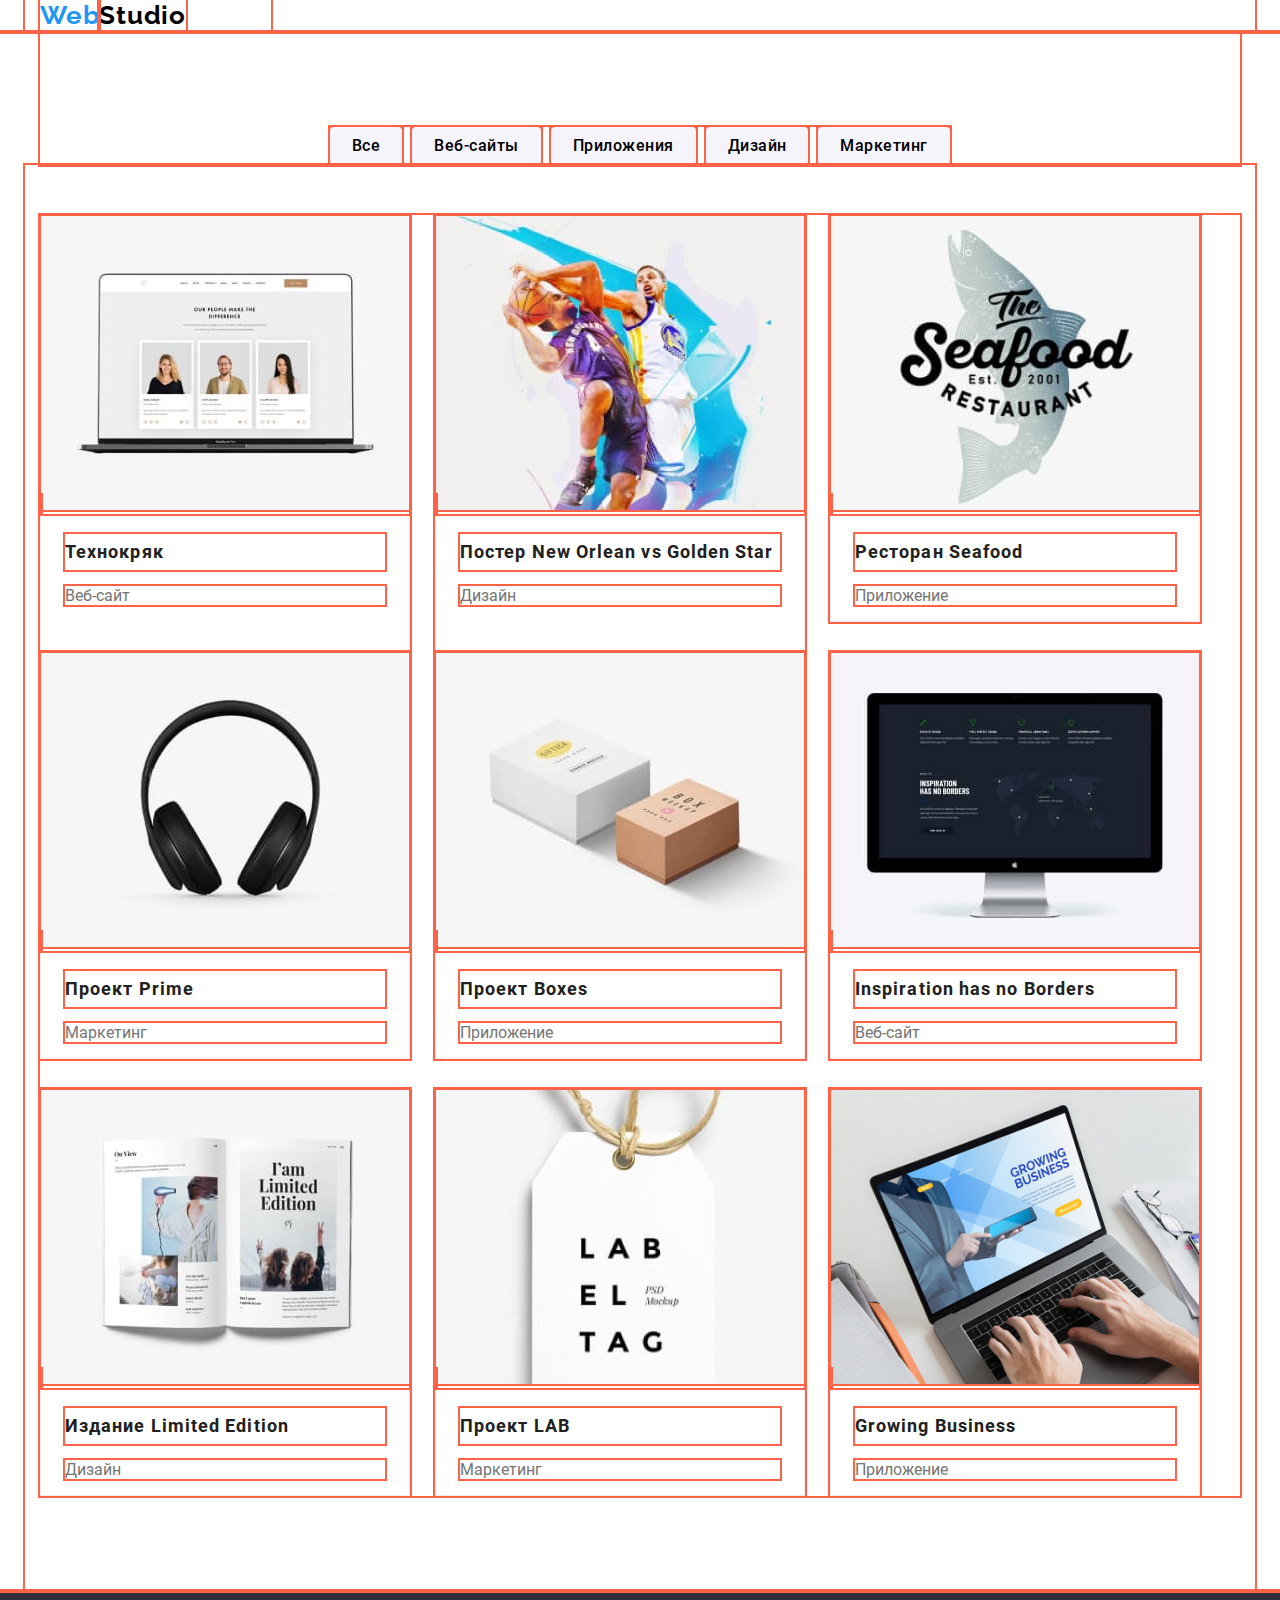
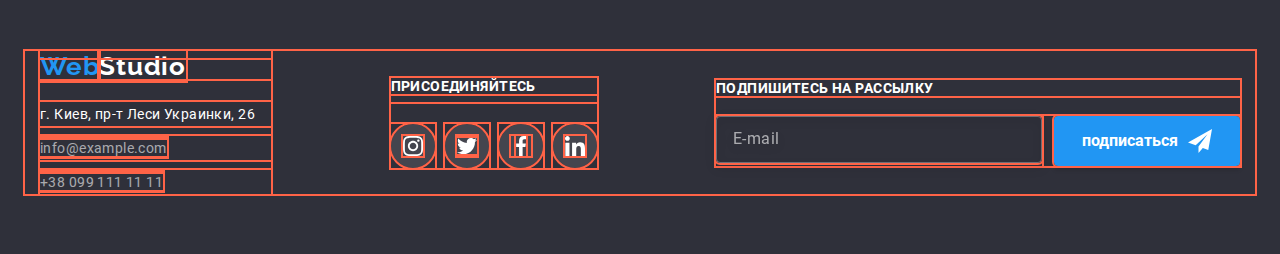
==== portfolio.html @ 0e82e814 "2" ====
<!DOCTYPE html>
<html lang="ru">
<head>
    <meta charset="UTF-8">
    <meta name="viewport" content="width=device-width, initial-scale=1.0">
    <title>Портфолио</title>
    <!-- <link href="https://fonts.googleapis.com/css2?family=Raleway:wght@700;900&family=Roboto:wght@400;500;700&display=swap" rel="stylesheet"> -->
    <!-- <link rel="stylesheet" href="./css/style.css"> -->
    <link rel="stylesheet" href="./css/portfolio.css">
</head>
<body>
<!--шапка-->
<header class="link header">
    <nav class="main-nav container">
        <a href=""><span class="web-logo"><span style="color:#2196F3;">Web</span><span style="color:#000000;">Studio</span></span></a>
           <div class="header-nav">
                <ul class="list-line list">
                <li class="item"><a href="./index.html"><span class="header-text">Студия</span></a></li>
                <li class="item"><a href=""><span class="header-text current">Портфолио</span></a></li>
                <li class="item"><a href=""><span class="header-text">Контакты</span></a></li>
            </ul>
                <ul class="auth-nav">
                    <li class="item">
                        <a href="mailto:info@devstudio.com" class="icon-header">
                            <svg style="width:16px; height:12px; margin-right:10px;">
                                <use href="./picture/svg/symbol-defs.svg#envelope"></use>
                            </svg>
                            <span class="contact">info@devstudio.com</span>
                        </a>
                    </li>
                    <li class="item">
                        <a href="tel:+380961111111" class="icon-header">
                            <svg style="width: 10px; height: 16px; margin-right: 10px">
                                <use href="./picture/svg/sprite.svg#smartphone"></use>
                            </svg>
                            <span class="contact">+38 096 111 11 11</span>
                        </a>
                    </li>
                </ul>
           </div>
    </nav>
</header>
    <main>
<!--Кнопки-->
        <section class="portfolio-button">
            <div class="button-margin">
                <ul class="button-list">
                    <li class="item"><button class="button-portfolio">Все</button></li>
                    <li class="item"><button class="button-portfolio">Веб-сайты</button></li>
                    <li class="item"><button class="button-portfolio">Приложения</button></li>
                    <li class="item"><button class="button-portfolio">Дизайн</button></li>
                    <li class="item"><button class="button-portfolio">Маркетинг</button></li>
                </ul>
            </div>
        </section>
<!--Главный контент-->
        <section class="container-portfolio">
            <ul class="link list portfolio-list">
                <li class="item">
                    <a href="">
                        <div class="img-portfolio">
                            <picture>
                                <source srcset="./picture/portfolio/desctop/1.jpg 1x, ./picture/portfolio/desctop/1-img@2x.jpg 2x" media="(min-width: 1200px)"/>
                                <source srcset="./picture/portfolio/tablet/1.jpg 1x, ./picture/portfolio/tablet/1-img@2x.jpg 2x" media="(min-width: 768px)"/>
                                <source srcset="./picture/portfolio/mobile/1.jpg 1x, ./picture/portfolio/mobile/1-img@2x.jpg 2x" media="(min-width: 480px)"/>
                                <img src="./picture/portfolio/img1.jpg" alt="">
                            </picture>
                            <div class="hover-portfolio">
                                <p>
                                    Технокряк это современная площадка распространения коронавируса.
                                    Компании используют эту платформу для цифрового шпионажа и атак на
                                    защищённые сервера конкурентов.
                                </p>
                            </div>
                        </div>
                        <h3 class="portfolio-subtitle">Технокряк</h3>
                        <p class="portfolio-text">Веб-сайт</p>
                    </a>
                </li>
                <li class="item">
                    <a href="">
                        <div class="img-portfolio">
                            <picture>
                                <source srcset="./picture/portfolio/desctop/2.jpg 1x, ./picture/portfolio/desctop/2-img@2x.jpg 2x" media="(min-width: 1200px)"/>
                                <source srcset="./picture/portfolio/tablet/2.jpg 1x, ./picture/portfolio/tablet/2-img@2x.jpg 2x" media="(min-width: 768px)"/>
                                <source srcset="./picture/portfolio/mobile/2.jpg 1x, ./picture/portfolio/mobile/2-img@2x.jpg 2x" media="(min-width: 480px)"/>
                                <img src="./picture/portfolio/img2.jpg" alt="">
                            </picture>
                            <div class="hover-portfolio">
                                <p>
                                    Технокряк это современная площадка распространения коронавируса.
                                    Компании используют эту платформу для цифрового шпионажа и атак на
                                    защищённые сервера конкурентов.
                                </p>
                            </div>
                        </div>
                        <h3 class="portfolio-subtitle">Постер New Orlean vs Golden Star</h3>
                        <p class="portfolio-text">Дизайн</p>
                    </a>
                </li>
                <li class="item">
                    <a href="">
                        <div class="img-portfolio">
                            <picture>
                                <source srcset="./picture/portfolio/desctop/3.jpg 1x, ./picture/portfolio/desctop/3-img@2x.jpg 2x" media="(min-width: 1200px)"/>
                                <source srcset="./picture/portfolio/tablet/3.jpg 1x, ./picture/portfolio/tablet/3-img@2x.jpg 2x" media="(min-width: 768px)"/>
                                <source srcset="./picture/portfolio/mobile/3.jpg 1x, ./picture/portfolio/mobile/3-img@2x.jpg 2x" media="(min-width: 480px)"/>
                                <img src="./picture/portfolio/img3.jpg" alt="">
                            </picture>
                            <div class="hover-portfolio">
                                <p>
                                    Технокряк это современная площадка распространения коронавируса.
                                    Компании используют эту платформу для цифрового шпионажа и атак на
                                    защищённые сервера конкурентов.
                                </p>
                            </div>
                        </div>
                        <h3 class="portfolio-subtitle">Ресторан Seafood</h3>
                        <p class="portfolio-text">Приложение</p>
                    </a>
                </li>
                <li class="item">
                    <a href="">
                        <div class="img-portfolio">
                            <picture>
                                <source srcset="./picture/portfolio/desctop/4.jpg 1x, ./picture/portfolio/desctop/4-img@2x.jpg 2x" media="(min-width: 1200px)"/>
                                <source srcset="./picture/portfolio/tablet/4.jpg 1x, ./picture/portfolio/tablet/4-img@2x.jpg 2x" media="(min-width: 768px)"/>
                                <source srcset="./picture/portfolio/mobile/4.jpg 1x, ./picture/portfolio/mobile/4-img@2x.jpg 2x" media="(min-width: 480px)"/>
                                <img src="./picture/portfolio/img4.jpg" alt="">
                            </picture>
                            <div class="hover-portfolio">
                                <p>
                                    Технокряк это современная площадка распространения коронавируса.
                                    Компании используют эту платформу для цифрового шпионажа и атак на
                                    защищённые сервера конкурентов.
                                </p>
                            </div>
                        </div>
                        <h3 class="portfolio-subtitle">Проект Prime</h3>
                        <p class="portfolio-text">Маркетинг</p>
                    </a>
                </li>
                <li class="item">
                    <a href="">
                        <div class="img-portfolio">
                            <picture>
                                <source srcset="./picture/portfolio/desctop/5.jpg 1x, ./picture/portfolio/desctop/5-img@2x.jpg 2x" media="(min-width: 1200px)"/>
                                <source srcset="./picture/portfolio/tablet/5.jpg 1x, ./picture/portfolio/tablet/5-img@2x.jpg 2x" media="(min-width: 768px)"/>
                                <source srcset="./picture/portfolio/mobile/5.jpg 1x, ./picture/portfolio/mobile/5-img@2x.jpg 2x" media="(min-width: 480px)"/>
                                <img src="./picture/portfolio/img5.jpg" alt="">
                            </picture>
                            <div class="hover-portfolio">
                                <p>
                                    Технокряк это современная площадка распространения коронавируса.
                                    Компании используют эту платформу для цифрового шпионажа и атак на
                                    защищённые сервера конкурентов.
                                </p>
                            </div>
                        </div>
                        <h3 class="portfolio-subtitle">Проект Boxes</h3>
                        <p class="portfolio-text">Приложение</p>
                    </a>
                </li>
                <li class="item">
                    <a href="">
                        <div class="img-portfolio">
                            <picture>
                                <source srcset="./picture/portfolio/desctop/6.jpg 1x, ./picture/portfolio/desctop/6-img@2x.jpg 2x" media="(min-width: 1200px)"/>
                                <source srcset="./picture/portfolio/tablet/6.jpg 1x, ./picture/portfolio/tablet/6-img@2x.jpg 2x" media="(min-width: 768px)"/>
                                <source srcset="./picture/portfolio/mobile/6.jpg 1x, ./picture/portfolio/mobile/6-img@2x.jpg 2x" media="(min-width: 480px)"/>
                                <img src="./picture/portfolio/img6.jpg" alt="">
                            </picture>
                            <div class="hover-portfolio">
                                <p>
                                    Технокряк это современная площадка распространения коронавируса.
                                    Компании используют эту платформу для цифрового шпионажа и атак на
                                    защищённые сервера конкурентов.
                                </p>
                            </div>
                        </div>
                        <h3 class="portfolio-subtitle">Inspiration has no Borders</h3>
                        <p class="portfolio-text">Веб-сайт</p>
                    </a>
                </li>
                <li class="item">
                    <a href="">
                        <div class="img-portfolio">
                            <picture>
                                <source srcset="./picture/portfolio/desctop/7.jpg 1x, ./picture/portfolio/desctop/7-img@2x.jpg 2x" media="(min-width: 1200px)"/>
                                <source srcset="./picture/portfolio/tablet/7.jpg 1x, ./picture/portfolio/tablet/7-img@2x.jpg 2x" media="(min-width: 768px)"/>
                                <source srcset="./picture/portfolio/mobile/7.jpg 1x, ./picture/portfolio/mobile/7-img@2x.jpg 2x" media="(min-width: 480px)"/>
                                <img src="./picture/portfolio/img7.jpg" alt="">
                            </picture>
                            <div class="hover-portfolio">
                                <p>
                                    Технокряк это современная площадка распространения коронавируса.
                                    Компании используют эту платформу для цифрового шпионажа и атак на
                                    защищённые сервера конкурентов.
                                </p>
                            </div>
                        </div>
                        <h3 class="portfolio-subtitle">Издание Limited Edition</h3>
                        <p class="portfolio-text">Дизайн</p>
                    </a>
                </li>
                <li class="item">
                    <a href="">
                        <div class="img-portfolio">
                            <picture>
                                <source srcset="./picture/portfolio/desctop/8.jpg 1x, ./picture/portfolio/desctop/8-img@2x.jpg 2x" media="(min-width: 1200px)"/>
                                <source srcset="./picture/portfolio/tablet/8.jpg 1x, ./picture/portfolio/tablet/8-img@2x.jpg 2x" media="(min-width: 768px)"/>
                                <source srcset="./picture/portfolio/mobile/8.jpg 1x, ./picture/portfolio/mobile/8-img@2x.jpg 2x" media="(min-width: 480px)"/>
                                <img src="./picture/portfolio/img8.jpg" alt="">
                            </picture>
                            <div class="hover-portfolio">
                                <p>
                                    Технокряк это современная площадка распространения коронавируса.
                                    Компании используют эту платформу для цифрового шпионажа и атак на
                                    защищённые сервера конкурентов.
                                </p>
                            </div>
                        </div>
                        <h3 class="portfolio-subtitle">Проект LAB</h3>
                        <p class="portfolio-text">Маркетинг</p>
                    </a>
                </li>
                <li class="item">
                    <a href="">
                        <div class="img-portfolio">
                            <picture>
                                <source srcset="./picture/portfolio/desctop/9.jpg 1x, ./picture/portfolio/desctop/9-img@2x.jpg 2x" media="(min-width: 1200px)"/>
                                <source srcset="./picture/portfolio/tablet/9.jpg 1x, ./picture/portfolio/tablet/9-img@2x.jpg 2x" media="(min-width: 768px)"/>
                                <source srcset="./picture/portfolio/mobile/9.jpg 1x, ./picture/portfolio/mobile/9-img@2x.jpg 2x" media="(min-width: 480px)"/>
                                <img src="./picture/portfolio/img9.jpg" alt="">
                            </picture>
                            <div class="hover-portfolio">
                                <p>
                                    Технокряк это современная площадка распространения коронавируса.
                                    Компании используют эту платформу для цифрового шпионажа и атак на
                                    защищённые сервера конкурентов.
                                </p>
                            </div>
                        </div>
                        <h3 class="portfolio-subtitle">Growing Business</h3>
                        <p class="portfolio-text">Приложение</p>
                    </a>
                </li>
            </ul>
        </section>
    </main>
    <footer class="link footer">
        <div class="container footer-list">
            <div class="footer-section">
                <a href=""><span class="web-logo"><span style="color:#2196F3;">Web</span><span style="color:#FFFFFF;">Studio</span></span></a>
                    <address>
                        <ul class="footer-adress">
                            <li class="item">г. Киев, пр-т Леси Украинки, 26</li>
                            <li class="item"><a href="mailto:info@devstudio.com"><span class="contact">info@example.com</span></a></li>
                            <li class="item"><a href="tel:+380961111111"><span class="contact">+38 099 111 11 11</span></a></li>
                        </ul>
                    </address>
            </div>
            <div class="footer-soc">
                <h3 class="subtitle-text" style="color: #FFFFFF;">ПРИСОЕДИНЯЙТЕСЬ</h3>
                    <ul class="list-soc">
                        <li class="item">
                            <a href="" class="icon-footer">
                                <svg class="icon">
                                    <use href="./picture/svg/sprite.svg#instagram" ></use>
                                </svg>
                            </a>
                        </li>
                        <li class="item">
                            <a href="" class="icon-footer">
                                <svg class="icon">
                                    <use href="./picture/svg/sprite.svg#twitter" ></use>
                                </svg>
                            </a>
                        </li>
                        <li class="item">
                            <a href="" class="icon-footer">
                                <svg class="icon">
                                    <use href="./picture/svg/sprite.svg#facebook" ></use>
                                </svg>
                            </a>
                        </li>
                        <li class="item">
                            <a href="" class="icon-footer">
                                <svg class="icon">
                                    <use href="./picture/svg/sprite.svg#linkedin" ></use>
                                </svg>
                            </a>
                        </li>
                    </ul>
            </div>
            <div class="footer-link">
                <h3 class="subtitle-text">ПОДПИШИТЕСЬ НА РАССЫЛКУ</h3>
                <div style="display:flex;">
                    <form>
                        <input class="form-footer" type="email" name="email" id="email" placeholder="E-mail" autocomplete="off">
                    </form>
                    <a href="" class="button">подписаться</a>
                </div>
            </div>
        </div>
    </footer>
</body>
</html>
---- css/style.css ----
:root {
    --text-blue-color: blue ;
    --text-contact-color: #757575;
    --text-header-hover-color: #2196F3;
    --text-subtitle-color:#212121;
    --background-butten-color: #2196F3;
    --background-footer: #2F303A;
    --icon-text:#757575;
}
@font-face {
    font-family: Roboto;
    font-weight: 400;
    src: url(../shrift/Roboto-Regular.ttf);
}
@font-face {
    font-family: Roboto;
    font-weight: 500;
    src: url(../shrift/Roboto-Medium.ttf);
}
@font-face {
    font-family: Roboto;
    font-weight: 700;
    src: url(../shrift/Roboto-Bold.ttf);
}
@font-face {
    font-family: Roboto;
    font-weight: 900;
    src: url(../shrift/Roboto-Black.ttf);
}
@font-face {
    font-family: Raleway;
    font-weight: 700;
    src: url(../shrift/Raleway-Bold.ttf);
}
@font-face {
    font-family: Raleway;
    font-weight: 900;
    src: url(../shrift/Raleway-Black.ttf);
}
body {
    font-family: Roboto;
    margin: 0px;
    overflow: none;
}
/* модальное окно */

/*  */

footer {
    background-color: #2F303A;
}
ul {
    margin-top: 0px;
    margin-bottom: 0px;
    list-style: none;
}
h1, h2, h3 {
    margin: 0px;
}
.link a {
    text-decoration: none;
}
.container {
    width: 1200px;
    padding-left: 15px;
    padding-right: 15px;
    margin-left: auto;
    margin-right: auto;
}
.section-title{
    font-weight: 700;
    font-size: 36px;
    line-height: 42px;
    text-align: center;
    letter-spacing: 0.03em;
    color: #212121;
}
.subtitle-text {
    font-weight: 700;
    font-size: 14px;
    line-height: 16px;
    letter-spacing: 0.03em;
    margin-bottom: 10px;

    color: var(--text-subtitle-color);
}
/* Contact */
.contact{
    font-family: Roboto;
    font-weight: 500;
    font-size: 14px;
    line-height: 16px;
    letter-spacing: 0.02em;
    color: currentColor;
}
/* logo */
.web-logo{
    font-family: Raleway;
    font-weight: 700;
    font-size: 26px;
    line-height: 31px;
    letter-spacing: 0.03em;
    margin-right: 85px;
}

/* Шапка */
.header {
    border-bottom: 1px solid #ECECEC;
}
.main-nav {
    display: flex;
    align-items: center;
}
.main-nav .list-line {
    padding-left: 0px;
}
.list-line .item {
    position: relative;
    padding-top: 32px;
    padding-bottom: 28px;
}
.header-text.current {
    color: #2196F3;
}
.header-text.current::after {
    bottom: -1px;
    left: 0;
    content: "";
    position: absolute;
    width: 100%;
    height: 5px;
    background-color: #2196F3;
    border-radius: 2px;
}
.header-text {
    font-family: Roboto;
    font-weight: 500;
    font-size: 14px;
    line-height: 16px;
    letter-spacing: 0.02em;

    color: var(--text-subtitle-color);
    transition: color 250ms cubic-bezier(0.4, 0, 0.2, 1);
}
.auth-nav {
    display: flex;
    margin-left: auto;
}
.auth-nav .item {
    margin-right: 30px;
    fill: #2196F3;
    color: #2196F3;
}
.main-nav .list-line {
    padding-left: 0px;
}
.auth-nav .item:last-child {
    margin-right: 0px;
}
.icon-header {
    display: flex;
    align-items: center;

    color:#757575;
    fill: #757575;
    transition: fill 250ms cubic-bezier(0.4, 0, 0.2, 1), color 250ms cubic-bezier(0.4, 0, 0.2, 1);
}
.icon-header:hover {
    fill: #2196F3;
    color: #2196F3;
}
.list-line {
    display: flex;
}
.list-line .item {
    margin-right: 50px;
}
.list-line .item:last-child {
    margin-right: 0px;
}
.header-text:hover,
.header-text:focus {
    color: var(--text-header-hover-color);
}

/* hero */
.hero {
    background: #F5F4FA;
    background-image: linear-gradient(to right, rgba(47, 48, 58, 0.4), rgba(47, 48, 58, 0.4)), url(../picture/jpg/phon-header.jpg);
    background-repeat: no-repeat;
    background-size: cover;
    margin-left: auto;
    margin-right: auto;
    max-width: 1600px;
    height: 600px;

}
.efect-title {
    width: 695px;
    margin-left: auto;
    margin-right: auto;
    padding-top: 200px;

    font-weight: 900;
    font-size: 44px;
    line-height: 60px;

    text-align: center;
    letter-spacing: 0.06em;
    text-transform: uppercase;
    color: #ffffff;
}
.button-centered {
    text-align: center;
    margin-top: 30px;
}
.button-hero {
    font-weight: 700;
    font-size: 16px;
    line-height: 30px;
    padding: 10px 32px;

    border-radius: 4px;
    border-color: transparent;
    background-color: var(--background-butten-color);
    color: #ffffff;
    cursor: pointer;
}
/* Иконки */
.icon-section {
    background-color: #FFFFFF;

    padding-top: 95px;
    padding-bottom: 95px;
}
.icon-style .icon {
    width: 70px;
    height: 70px;
    background-color: #F5F4FA;
    padding: 25px 100px;
}
.icon-style {
    display: flex;
    flex-wrap: wrap;
    padding: 0px;
}
.icon-style .item {
    width: 270px;
    margin-right: 30px;
}
.icon-style .item:last-child {
    margin-right: 0px;
}
.icon-style .subtitle-text {
    margin-top: 30px;
}
.icon-text{
    margin-top: 0px;
    margin-bottom: 0px;
    font-weight: 400;
    font-size: 14px;
    line-height: 24px;
    letter-spacing: 0.03em;

    color: var(--icon-text);
}
/* Занятия */
.project {
    background-color: #FFFFFF;

    padding-bottom: 95px;
}
.list-project {
    display: flex;
    flex-wrap: wrap;
    padding: 0px;
    margin-top: 50px;
    justify-content: space-between;
}
.list-project .item {
    position: relative;
    width: 370px;
    height: 294px;
}
.list-project .item:last-child {
    margin-right: 0px;
}
.text-project {
    position: absolute;
    display: flex;
    justify-content: center;
    align-items: center;

    left: 0px;
    bottom: 0px;
    width: 370px;
    height: 70px;
    margin: 0px;

    font-weight: 700;
    font-size: 14px;
    line-height: 1.1;
    letter-spacing: 0.03em;
    text-transform: uppercase;

    color: #ffffff;
    background-color: rgba(47, 48, 58, 0.8);
}


/* Команда */
.comand {
    background: #F5F4FA;

    padding-top: 95px;
    padding-bottom: 95px;
}
.comand-list {
    width: 1200px;
    display: flex;
    flex-wrap: wrap;
    padding: 0px;
    margin-top: 50px;
    margin-left: auto;
    margin-bottom: auto;
}
.comand-list .item-border {
    width: 270px;
    margin-right: 30px;
    background: #FFFFFF;
/* material shadow v1 */

box-shadow: 0px 2px 1px rgba(0, 0, 0, 0.2), 0px 1px 1px rgba(0, 0, 0, 0.14), 0px 1px 3px rgba(0, 0, 0, 0.12);
border-radius: 0px 0px 4px 4px;
}
.comand-list .item-border:last-child {
    margin-right: 0px;
}
.contact-subtitle {
    font-weight: 400;
    font-size: 16px;
    line-height: 19px;
    text-align: center;
    margin-top: 30px;
    margin-bottom: 10px;

    letter-spacing: 0.03em;
    color: #212121;
}
.contact-text {
    font-weight: normal;
    font-size: 16px;
    line-height: 19px;
    text-align: center;
    margin: 0px;
    margin-bottom: 16px;

    letter-spacing: 0.03em;
    color: #757575;
}
.list-soc {
    display: flex;
    padding-left: 0px;
}
.list-soc .item {
    margin-right: 10px;
    margin-bottom: 24px;
}
.icon-comand {
    display: flex;
    justify-content: center;
    align-items: center;
    width: 44px;
    height: 44px;
    border-radius: 50%;
    fill: #afb1b8;
    transition: background-color 250ms cubic-bezier(0.4, 0, 0.2, 1), color 250ms cubic-bezier(0.4, 0, 0.2, 1);
}
.icon-comand .icon {
    width: 20px;
    height: 20px;
}
.icon-comand:hover {
    fill: #FFFFFF;
    background-color:#2196F3 ;
}
.list-soc .item:last-child {
    margin-right: 32px;
}
.list-soc .item:first-child {
    margin-left: 32px;
}
/* Клиенты */
.costomer {
    background-color: #FFFFFF;

    padding-top: 95px;
    padding-bottom: 95px;
}
.list-сustomer {
    padding: 0px;
    border: none;
    display: flex;
    justify-content: space-between;
}
.list-сustomer .item {
    margin-top: 50px;
    border: 1px solid #AFB1B8;
    box-sizing: border-box;
    border-radius: 4px;
    transition: border 250ms cubic-bezier(0.4, 0, 0.2, 1);
}
.list-сustomer .item:hover {
    border: 1px solid #2196F3;
}
.item .svg-icon {
    display: flex;
    justify-content: center;
    align-items: center;
    width: 170px;
    height: 90px;

    fill: #AFB1B8;
    transition: fill 250ms cubic-bezier(0.4, 0, 0.2, 1);
}
.list-сustomer .item:hover .svg-icon {
    fill:#2196F3;
}
.list-сustomer .item:last-child {
    margin-right: 0px;
}
/* Подвал */
.footer {
    padding-top: 60px;
    padding-bottom: 60px;
}
.container {
    width: 1200px;
    padding-left: 15px;
    padding-right: 15px;
    margin-left: auto;
    margin-right: auto;
}
.footer-list {
    align-items: center;
    display: flex;
    justify-content: space-between;
}
.footer-section {
    margin-left: 0px;
}
.footer-adress {
    padding-left: 0px;
    margin-top: 20px;
}
.footer-adress .item {
    margin-bottom: 10px;
}
.footer-adress .contact {
    font-weight: 400;
    font-size: 14px;
    line-height: 24px;
    letter-spacing: 0.03em;
    color: rgba(255, 255, 255, 0.6);
    font-style: normal;
    transition: color 250ms cubic-bezier(0.4, 0, 0.2, 1);
}
.footer-adress .contact:hover {
    color: #2196F3;
}
.footer-adress .item:last-child {
    margin-bottom: 0px;
}
.footer-adress .item:first-child {
    font-weight: 400;
    font-size: 14px;
    line-height: 24px;
    letter-spacing: 0.03em;
    color: #FFFFFF;
    font-style: normal;
}
.footer-soc .list-soc .item {
    margin-right: 10px;
    margin-top: 20px;
    margin-left: 0px;
    margin-bottom: 0px;
}
.icon-footer  {
    display: flex;
    justify-content: center;
    align-items: center;
    width: 44px;
    height: 44px;
    border-radius: 50%;
    fill: #afb1b8;
    fill: #FFFFFF;
    background: rgba(255, 255, 255, 0.1);
    transition: background-color 250ms cubic-bezier(0.4, 0, 0.2, 1), color 250ms cubic-bezier(0.4, 0, 0.2, 1);
}
.icon-footer .icon {
    width: 20px;
    height: 20px;
}
.icon-footer:hover {
    background: #2196F3;
}
.footer-soc .list-soc .item:last-child {
    margin-right: 0px;
}
.footer-link .subtitle-text {
    margin-top: 0px;
    margin-bottom: 20px;
    color: #FFFFFF;
}
.button {
    align-items: center;
    display: flex;
    font-weight: 700;
    font-size: 16px;
    line-height: 30px;
    padding: 10px 28px;
    margin-left: 12px  ;

    background: #2196F3;
    box-shadow: 0px 4px 4px rgba(0, 0, 0, 0.15);
    border-radius: 4px;
    color: #FFFFFF;
}
.button::after {
    content: "";
    display: block;
    margin-left: 10px;
    width: 24px;
    height: 24px;
    background-image: url(../picture/svg/telegram.svg);
    background-size: contain;
    background-repeat: no-repeat;
}
.form-footer {
    width: 326px;
    padding: 15px 16px;
    background-color: transparent;
    border: 1px solid rgba(255, 255, 255, 0.3);
    box-sizing: border-box;
    filter: drop-shadow(0px 4px 4px rgba(0, 0, 0, 0.15));
    border-radius: 4px;
    color:#FFFFFF
}
.form-footer::placeholder {

    font-family: Roboto;
    font-style: normal;
    font-weight: normal;
    font-size: 16px;
    line-height: 20px;
    /* identical to box height, or 125% */

    display: flex;
    align-items: center;
    letter-spacing: 0.03em;

    color: rgba(255, 255, 255, 0.6);
    }
/* Портфолио */
/* Кнопки */
.portfolio-button {
    background-color: #FFFFFF;

    padding-top: 95px;
}
.button-margin {
    width: 620px;
    margin-left: auto;
    margin-right: auto;
}
.button-list {
    display: flex;
    padding-left: 0px;
}
.button-list .item {
    margin-right: 10px;
}
.button-list .item:last-child {
    margin-right: 0px;
}
.button-portfolio {
    font-family: Roboto;
    font-weight: 500;
    font-size: 16px;
    line-height: 26px;
    /* identical to box height, or 162% */

    text-align: center;
    letter-spacing: 0.03em;

    background: #F5F4FA;
    border-radius: 4px;
    padding: 6px 22px;
    border: 0px;
    transition: background-color 250ms cubic-bezier(0.4, 0, 0.2, 1), color 250ms cubic-bezier(0.4, 0, 0.2, 1);
}
.button-portfolio:hover {
    color: #FFFFFF;
    background: #2196F3;
    /* shadow-middle */

    box-shadow: 0px 3px 1px rgba(0, 0, 0, 0.1), 0px 1px 2px rgba(0, 0, 0, 0.08), 0px 2px 2px rgba(0, 0, 0, 0.12);
    border-radius: 4px;
}
/* Главный контент */
.portfolio {
    background-color: #FFFFFF;

    padding-bottom: 95px;
    padding-top: 50px;
}
.container-portfolio {
    width: 1200px;
    padding-left: 15px;
    padding-right: 15px;
    margin-left: auto;
    margin-right: auto;
    padding-bottom: 95px;
    padding-top: 50px;
}
.portfolio-list {
    padding: 0px;
    display: flex;
    flex-wrap: wrap;
}
.portfolio-list .item {
    width: 370px;
    margin-right: 25px;
    margin-bottom: 30px;
    border: 1px solid #EEEEEE;
    box-sizing: border-box;
}
.portfolio-list .item:hover {
    background: #FFFFFF;
    border: 1px solid #EEEEEE;
    box-sizing: border-box;
    box-shadow: 0px 1px 1px rgba(0, 0, 0, 0.12), 0px 4px 4px rgba(0, 0, 0, 0.06), 1px 4px 6px rgba(0, 0, 0, 0.16);
}
.img-portfolio {
    position: relative;
    overflow: hidden;
}
.hover-portfolio {
    position: absolute;
    top: 0;
    left: 0;
    width: 100%;
    height: 100%;
    box-sizing: border-box;
    background: rgba(33, 150, 243, 0.9);
    padding: 63px 24px;
    font-family: Roboto;
    font-style: normal;
    font-weight: normal;
    font-size: 18px;
    line-height: 28px;

    letter-spacing: 0.03em;

    color: #FFFFFF;
    transform: translateY(100%);
    transition: transform 250ms cubic-bezier(0.4, 0, 0.2, 1);
}
.portfolio-list .item:hover .hover-portfolio {
    transform: translateY(0%);
    transition: transform 250ms cubic-bezier(0.4, 0, 0.2, 1);
}
.hover-portfolio p {
    margin: 0px;
}
.portfolio-list .item:nth-child(3n){
    margin-right: 0px;
}
.portfolio-list .item:nth-last-child(-n + 3){
    margin-bottom: 0px;
}
.portfolio-subtitle, .portfolio-text {
    color: #757575;
    margin-left: 24px;
    margin-right: 24px;
}
.portfolio-subtitle {
    font-weight: 700;
    font-size: 18px;
    line-height: 36px;
    letter-spacing: 0.06em;

    color: #212121;
    margin-top: 20px;
    margin-bottom: 5px;
}
/* form */
.form-title {
    margin-bottom: 12px;
    margin-top: 40px;
    margin-right: 40px;
    margin-left: 40px;

    font-family: Roboto;
    font-weight: 700;
    font-size: 20px;
    line-height: 23px;
    text-align: center;
    letter-spacing: 0.03em;

    color: #212121;
}
.form {
    padding: 10px 40px;
    width: 450px;
    height: 40px;
    border: 1px solid rgba(33, 33, 33, 0.2);
    box-sizing: border-box;
    border-radius: 4px;
}
.form:hover,
.form:focus {
    border: 1px solid #2196F3;
    transition: 250ms  cubic-bezier(0.4, 0, 0.2, 1);
}
.form:hover+.form-icon {
    fill: #2196F3;
    transition: 250ms  cubic-bezier(0.4, 0, 0.2, 1);
}

.form-icon {
    fill: #212121;
}
.form-icon {
    position: absolute;
    bottom: 10px;
    left: 11px;
    display: flex;
    align-items: center;
    justify-content: center;
}
.form-label {
    position: relative;
    margin-bottom: 10px;
    flex-direction: column;
    display: flex;
}
.form-label:focus-within .form {
    border: 1px solid #2196F3;
    outline: none;
}
.form-label:focus-within .form + .form-icon {
    fill: #2196F3;
}
.form-label textarea::placeholder {
    font-family: Roboto;
    font-weight: 400;
    font-size: 14px;
    line-height: 16px;
    letter-spacing: 0.01em;

    color: rgba(117, 117, 117, 0.5);
}
.form-subtitle {
    margin-bottom: 5px;

    font-family: Roboto;
    font-weight: 400;
    font-size: 12px;
    line-height: 14px;

    letter-spacing: 0.01em;

    color: #757575;

}
.form-section {
    margin-bottom: 10px;
}
.backdrop {
    position: fixed;
    top: 0;
    left: 0;
    width: 100%;
    height: 100%;
    background-color: rgba(128, 128, 128, 0.5);
    visibility: visible;
    opacity: 1;
    transition: opacity 250ms cubic-bezier(0.4, 0, 0.2, 1), visibility 250ms cubic-bezier(0.4, 0, 0.2, 1);
}
.backdrop.is-hidden {
    visibility: hidden;
    pointer-events: none;
    opacity: 0;
}
.modal {
    width: 530px;
    min-height: 580px;
    background-color: #FFFFFF;

    position: absolute;
    top: 50%;
    left: 50%;
    transform: translate(-50%, -50%);
}
.modal-end {
    width: 30px;
    height: 30px;
    position: absolute;
    top: 8px;
    right: 8px;
    border: 1px solid rgba(0, 0, 0, 0.1);
    border-radius: 50%;
    cursor: pointer;
}
.modal-end:hover {
    fill: #2196F3;
}
.icon-modal {
    position: absolute;
    top: 10px;
    right: 10px;
}
.text-checkbox {
    font-family: Roboto;
    font-style: normal;
    font-weight: normal;
    font-size: 14px;
    line-height: 24px;

    letter-spacing: 0.03em;

    color: #757575;
}
.link-checkbox {
    color: #2196F3;
}
.checkbox {
    display: flex;
    align-items: center;
    border-radius: 2px;
    justify-content: center;
}
.form-coment {
    height: 120px;
    width: 450px;
    padding: 12px 16px;
    border: 1px solid rgba(33, 33, 33, 0.2);
    box-sizing: border-box;
    border-radius: 4px;
    resize: none;
}
.form-coment:hover {
    border: 1px solid #2196F3;
}
.form-coment:focus-within {
    border: 1px solid var(--accent-color);
    /* outline: none; */
}
.form-button {
    margin-right: auto;
    margin-left: auto;
    padding: 10px 55px;
    margin-top: 30px;

    background: #188CE8;
    box-shadow: 0px 4px 4px rgba(0, 0, 0, 0.15);
    border-radius: 4px;
    border: none;

    font-family: Roboto;
    font-weight: 700;
    font-size: 16px;
    line-height: 30px;

    display: flex;
    align-items: center;
    text-align: center;
    letter-spacing: 0.06em;

    color: #FFFFFF;
}
---- css/portfolio.css ----
@charset "UTF-8";
.form-title {
  margin-bottom: 12px;
  margin-top: 40px;
  margin-right: 40px;
  margin-left: 40px;
  font-family: Roboto;
  font-weight: 700;
  font-size: 20px;
  line-height: 23px;
  text-align: center;
  letter-spacing: 0.03em;
  color: #212121;
}

.form {
  padding: 10px 40px;
  width: 450px;
  height: 40px;
  border: 1px solid rgba(33, 33, 33, 0.2);
  -webkit-box-sizing: border-box;
          box-sizing: border-box;
  border-radius: 4px;
}

.form:hover,
.form:focus {
  border: 1px solid #2196F3;
  -webkit-transition: 250ms cubic-bezier(0.4, 0, 0.2, 1);
  transition: 250ms cubic-bezier(0.4, 0, 0.2, 1);
}

.form:hover + .form-icon {
  fill: #2196F3;
  -webkit-transition: 250ms cubic-bezier(0.4, 0, 0.2, 1);
  transition: 250ms cubic-bezier(0.4, 0, 0.2, 1);
}

.form-icon {
  fill: #212121;
}

.form-icon {
  position: absolute;
  bottom: 10px;
  left: 11px;
  display: -webkit-box;
  display: -ms-flexbox;
  display: flex;
  -webkit-box-align: center;
      -ms-flex-align: center;
          align-items: center;
  -webkit-box-pack: center;
      -ms-flex-pack: center;
          justify-content: center;
}

.form-label {
  position: relative;
  margin-bottom: 10px;
  -webkit-box-orient: vertical;
  -webkit-box-direction: normal;
      -ms-flex-direction: column;
          flex-direction: column;
  display: -webkit-box;
  display: -ms-flexbox;
  display: flex;
}

.form-label:focus-within .form {
  border: 1px solid #2196F3;
  outline: none;
}

.form-label:focus-within .form + .form-icon {
  fill: #2196F3;
}

.form-label textarea::-webkit-input-placeholder {
  font-family: Roboto;
  font-weight: 400;
  font-size: 14px;
  line-height: 16px;
  letter-spacing: 0.01em;
  color: rgba(117, 117, 117, 0.5);
}

.form-label textarea:-ms-input-placeholder {
  font-family: Roboto;
  font-weight: 400;
  font-size: 14px;
  line-height: 16px;
  letter-spacing: 0.01em;
  color: rgba(117, 117, 117, 0.5);
}

.form-label textarea::-ms-input-placeholder {
  font-family: Roboto;
  font-weight: 400;
  font-size: 14px;
  line-height: 16px;
  letter-spacing: 0.01em;
  color: rgba(117, 117, 117, 0.5);
}

.form-label textarea::placeholder {
  font-family: Roboto;
  font-weight: 400;
  font-size: 14px;
  line-height: 16px;
  letter-spacing: 0.01em;
  color: rgba(117, 117, 117, 0.5);
}

.form-subtitle {
  margin-bottom: 5px;
  font-family: Roboto;
  font-weight: 400;
  font-size: 12px;
  line-height: 14px;
  letter-spacing: 0.01em;
  color: #757575;
}

.form-section {
  margin-bottom: 10px;
}

.icon-modal {
  position: absolute;
  top: 10px;
  right: 10px;
}

.text-checkbox {
  font-family: Roboto;
  font-style: normal;
  font-weight: normal;
  font-size: 14px;
  line-height: 24px;
  letter-spacing: 0.03em;
  color: #757575;
}

.link-checkbox {
  color: #2196F3;
}

.checkbox {
  display: -webkit-box;
  display: -ms-flexbox;
  display: flex;
  -webkit-box-align: center;
      -ms-flex-align: center;
          align-items: center;
  border-radius: 2px;
  -webkit-box-pack: center;
      -ms-flex-pack: center;
          justify-content: center;
}

.form-coment {
  height: 120px;
  width: 450px;
  padding: 12px 16px;
  border: 1px solid rgba(33, 33, 33, 0.2);
  -webkit-box-sizing: border-box;
          box-sizing: border-box;
  border-radius: 4px;
  resize: none;
}

.form-coment:hover {
  border: 1px solid #2196F3;
}

.form-coment:focus-within {
  border: 1px solid var(--accent-color);
  /* outline: none; */
}

.form-footer {
  width: 326px;
  padding: 15px 16px;
  background-color: transparent;
  border: 1px solid rgba(255, 255, 255, 0.3);
  -webkit-box-sizing: border-box;
          box-sizing: border-box;
  -webkit-filter: drop-shadow(0px 4px 4px rgba(0, 0, 0, 0.15));
          filter: drop-shadow(0px 4px 4px rgba(0, 0, 0, 0.15));
  border-radius: 4px;
  color: #FFFFFF;
}

.form-footer::-webkit-input-placeholder {
  font-family: Roboto;
  font-style: normal;
  font-weight: normal;
  font-size: 16px;
  line-height: 20px;
  /* identical to box height, or 125% */
  display: -webkit-box;
  display: flex;
  -webkit-box-align: center;
          align-items: center;
  letter-spacing: 0.03em;
  color: rgba(255, 255, 255, 0.6);
}

.form-footer:-ms-input-placeholder {
  font-family: Roboto;
  font-style: normal;
  font-weight: normal;
  font-size: 16px;
  line-height: 20px;
  /* identical to box height, or 125% */
  display: -ms-flexbox;
  display: flex;
  -ms-flex-align: center;
      align-items: center;
  letter-spacing: 0.03em;
  color: rgba(255, 255, 255, 0.6);
}

.form-footer::-ms-input-placeholder {
  font-family: Roboto;
  font-style: normal;
  font-weight: normal;
  font-size: 16px;
  line-height: 20px;
  /* identical to box height, or 125% */
  display: -ms-flexbox;
  display: flex;
  -ms-flex-align: center;
      align-items: center;
  letter-spacing: 0.03em;
  color: rgba(255, 255, 255, 0.6);
}

.form-footer::placeholder {
  font-family: Roboto;
  font-style: normal;
  font-weight: normal;
  font-size: 16px;
  line-height: 20px;
  /* identical to box height, or 125% */
  display: -webkit-box;
  display: -ms-flexbox;
  display: flex;
  -webkit-box-align: center;
      -ms-flex-align: center;
          align-items: center;
  letter-spacing: 0.03em;
  color: rgba(255, 255, 255, 0.6);
}

.button-centered {
  text-align: center;
  margin-top: 30px;
}

.button-hero {
  font-weight: 700;
  font-size: 16px;
  line-height: 30px;
  padding: 10px 32px;
  border-radius: 4px;
  border-color: transparent;
  background-color: var(--background-butten-color);
  background-color: #2196F3;
  color: #ffffff;
  cursor: pointer;
}

.button {
  -webkit-box-align: center;
      -ms-flex-align: center;
          align-items: center;
  display: -webkit-box;
  display: -ms-flexbox;
  display: flex;
  font-weight: 700;
  font-size: 16px;
  line-height: 30px;
  padding: 10px 28px;
  margin-left: 12px;
  background-color: #2196F3;
  -webkit-box-shadow: 0px 4px 4px rgba(0, 0, 0, 0.15);
          box-shadow: 0px 4px 4px rgba(0, 0, 0, 0.15);
  border-radius: 4px;
  color: #FFFFFF;
  cursor: pointer;
}

.form-button {
  margin-right: auto;
  margin-left: auto;
  padding: 10px 55px;
  margin-top: 30px;
  background-color: #2196F3;
  -webkit-box-shadow: 0px 4px 4px rgba(0, 0, 0, 0.15);
          box-shadow: 0px 4px 4px rgba(0, 0, 0, 0.15);
  border-radius: 4px;
  border: none;
  font-family: Roboto;
  font-weight: 700;
  font-size: 16px;
  line-height: 30px;
  display: -webkit-box;
  display: -ms-flexbox;
  display: flex;
  -webkit-box-align: center;
      -ms-flex-align: center;
          align-items: center;
  text-align: center;
  letter-spacing: 0.06em;
  color: #FFFFFF;
  cursor: pointer;
}

.portfolio-button {
  background-color: #FFFFFF;
  padding-top: 95px;
  margin-left: auto;
  margin-right: auto;
}

@media (min-width: 480px) {
  .portfolio-button {
    width: 380px;
  }
}

@media (min-width: 768px) {
  .portfolio-button {
    width: 768px;
  }
}

@media (min-width: 1200px) {
  .portfolio-button {
    width: 1200px;
  }
}

.button-margin {
  margin-left: auto;
  margin-right: auto;
}

@media (min-width: 480px) {
  .button-margin {
    width: 380px;
  }
}

@media (min-width: 768px) {
  .button-margin {
    width: 620px;
  }
}

.button-list {
  display: -webkit-box;
  display: -ms-flexbox;
  display: flex;
  -ms-flex-wrap: wrap;
      flex-wrap: wrap;
  padding-left: 0px;
}

.button-list .item {
  margin-right: 10px;
  margin-top: 15px;
}

@media (min-width: 768px) {
  .button-list .item {
    margin-top: 0px;
  }
}

.button-list .item:last-child {
  margin-right: 0px;
}

.button-portfolio {
  font-family: Roboto;
  font-weight: 500;
  font-size: 16px;
  line-height: 26px;
  /* identical to box height, or 162% */
  text-align: center;
  letter-spacing: 0.03em;
  background: #F5F4FA;
  border-radius: 4px;
  padding: 6px 22px;
  border: 0px;
  -webkit-transition: background-color 250ms cubic-bezier(0.4, 0, 0.2, 1), color 250ms cubic-bezier(0.4, 0, 0.2, 1);
  transition: background-color 250ms cubic-bezier(0.4, 0, 0.2, 1), color 250ms cubic-bezier(0.4, 0, 0.2, 1);
}

.button-portfolio:hover {
  color: #FFFFFF;
  background: #2196F3;
  /* shadow-middle */
  -webkit-box-shadow: 0px 3px 1px rgba(0, 0, 0, 0.1), 0px 1px 2px rgba(0, 0, 0, 0.08), 0px 2px 2px rgba(0, 0, 0, 0.12);
          box-shadow: 0px 3px 1px rgba(0, 0, 0, 0.1), 0px 1px 2px rgba(0, 0, 0, 0.08), 0px 2px 2px rgba(0, 0, 0, 0.12);
  border-radius: 4px;
}

.web-logo {
  font-family: Raleway;
  font-weight: 700;
  font-size: 24px;
  line-height: 28px;
  letter-spacing: 0.03em;
  margin-right: 85px;
}

@media (min-width: 1200px) {
  .web-logo {
    font-size: 26px;
    line-height: 31px;
  }
}

.web-text {
  color: #2196F3;
}

.studio-text {
  color: #000000;
}

.icon-style .icon {
  width: 70px;
  height: 70px;
  background-color: #F5F4FA;
  padding: 25px 100px;
}

.list-soc {
  display: -webkit-box;
  display: -ms-flexbox;
  display: flex;
  padding-left: 0px;
}

.icon-header {
  display: -webkit-box;
  display: -ms-flexbox;
  display: flex;
  -webkit-box-align: center;
      -ms-flex-align: center;
          align-items: center;
  color: #757575;
  fill: #757575;
  -webkit-transition: fill 250ms cubic-bezier(0.4, 0, 0.2, 1), color 250ms cubic-bezier(0.4, 0, 0.2, 1);
  transition: fill 250ms cubic-bezier(0.4, 0, 0.2, 1), color 250ms cubic-bezier(0.4, 0, 0.2, 1);
}

.icon-header:hover {
  fill: #2196F3;
  color: #2196F3;
}

.icon-comand {
  display: -webkit-box;
  display: -ms-flexbox;
  display: flex;
  -webkit-box-pack: center;
      -ms-flex-pack: center;
          justify-content: center;
  -webkit-box-align: center;
      -ms-flex-align: center;
          align-items: center;
  width: 44px;
  height: 44px;
  border-radius: 50%;
  fill: #afb1b8;
  -webkit-transition: background-color 250ms cubic-bezier(0.4, 0, 0.2, 1), color 250ms cubic-bezier(0.4, 0, 0.2, 1);
  transition: background-color 250ms cubic-bezier(0.4, 0, 0.2, 1), color 250ms cubic-bezier(0.4, 0, 0.2, 1);
}

.icon-comand .icon {
  width: 20px;
  height: 20px;
}

.icon-comand:hover {
  fill: #FFFFFF;
  background-color: #2196F3;
}

.item .svg-icon {
  display: -webkit-box;
  display: -ms-flexbox;
  display: flex;
  -webkit-box-pack: center;
      -ms-flex-pack: center;
          justify-content: center;
  -webkit-box-align: center;
      -ms-flex-align: center;
          align-items: center;
  width: 170px;
  height: 90px;
  fill: #AFB1B8;
  -webkit-transition: fill 250ms cubic-bezier(0.4, 0, 0.2, 1);
  transition: fill 250ms cubic-bezier(0.4, 0, 0.2, 1);
}

.list-сustomer .item:hover .svg-icon {
  fill: #2196F3;
}

.contact {
  font-family: Roboto;
  font-weight: 500;
  font-size: 14px;
  line-height: 16px;
  letter-spacing: 0.02em;
  color: currentColor;
}

@font-face {
  font-family: "Roboto";
  font-weight: 400;
  src: url("../../shrift/Roboto-Regular.ttf");
}

@font-face {
  font-family: "Roboto";
  font-weight: 500;
  src: url("../../shrift/Roboto-Medium.ttf");
}

@font-face {
  font-family: "Roboto";
  font-weight: 700;
  src: url("../../shrift/Roboto-Bold.ttf");
}

@font-face {
  font-family: "Roboto";
  font-weight: 900;
  src: url("../../shrift/Roboto-Black.ttf");
}

@font-face {
  font-family: "Raleway";
  font-weight: 700;
  src: url("../../shrift/Raleway-Bold.ttf");
}

@font-face {
  font-family: "Raleway";
  font-weight: 900;
  src: url("../../shrift/Raleway-Black.ttf");
}

.img-portfolio {
  position: relative;
  overflow: hidden;
}

.portfolio-list {
  padding: 0px;
  -ms-flex-wrap: wrap;
      flex-wrap: wrap;
}

@media (min-width: 768px) {
  .portfolio-list {
    display: -webkit-box;
    display: -ms-flexbox;
    display: flex;
  }
}

.portfolio-list .item {
  width: 450px;
  margin-right: 25px;
  margin-bottom: 30px;
  border: 1px solid #EEEEEE;
  -webkit-box-sizing: border-box;
          box-sizing: border-box;
}

@media (min-width: 768px) {
  .portfolio-list .item {
    width: 354px;
  }
}

@media (min-width: 1200px) {
  .portfolio-list .item {
    width: 370px;
  }
}

.portfolio-list .item:hover {
  background: #FFFFFF;
  border: 1px solid #EEEEEE;
  -webkit-box-sizing: border-box;
          box-sizing: border-box;
  -webkit-box-shadow: 0px 1px 1px rgba(0, 0, 0, 0.12), 0px 4px 4px rgba(0, 0, 0, 0.06), 1px 4px 6px rgba(0, 0, 0, 0.16);
          box-shadow: 0px 1px 1px rgba(0, 0, 0, 0.12), 0px 4px 4px rgba(0, 0, 0, 0.06), 1px 4px 6px rgba(0, 0, 0, 0.16);
}

.hover-portfolio {
  position: absolute;
  top: 0;
  left: 0;
  width: 100%;
  height: 100%;
  -webkit-box-sizing: border-box;
          box-sizing: border-box;
  background: rgba(33, 150, 243, 0.9);
  padding: 63px 24px;
  font-family: Roboto;
  font-style: normal;
  font-weight: normal;
  font-size: 18px;
  line-height: 28px;
  letter-spacing: 0.03em;
  color: #FFFFFF;
  opacity: 0;
  -webkit-transform: translateY(100%);
          transform: translateY(100%);
  -webkit-transition: opacity 250ms, -webkit-transform 250ms cubic-bezier(0.4, 0, 0.2, 1);
  transition: opacity 250ms, -webkit-transform 250ms cubic-bezier(0.4, 0, 0.2, 1);
  transition: opacity 250ms, transform 250ms cubic-bezier(0.4, 0, 0.2, 1);
  transition: opacity 250ms, transform 250ms cubic-bezier(0.4, 0, 0.2, 1), -webkit-transform 250ms cubic-bezier(0.4, 0, 0.2, 1);
}

.portfolio-list .item:hover .hover-portfolio {
  opacity: 1;
  -webkit-transform: translateY(0%);
          transform: translateY(0%);
  -webkit-transition: opacity 250ms, -webkit-transform 250ms cubic-bezier(0.4, 0, 0.2, 1);
  transition: opacity 250ms, -webkit-transform 250ms cubic-bezier(0.4, 0, 0.2, 1);
  transition: opacity 250ms, transform 250ms cubic-bezier(0.4, 0, 0.2, 1);
  transition: opacity 250ms, transform 250ms cubic-bezier(0.4, 0, 0.2, 1), -webkit-transform 250ms cubic-bezier(0.4, 0, 0.2, 1);
}

.hover-portfolio p {
  margin: 0px;
}

@media (min-width: 768px) {
  .portfolio-list .item:nth-child(2n) {
    margin-right: 0px;
  }
}

@media (min-width: 1200px) {
  .portfolio-list .item:nth-child(2n) {
    margin-right: 25px;
  }
  .portfolio-list .item:nth-child(3n) {
    margin-right: 0px;
  }
}

@media (min-width: 768px) {
  .portfolio-list .item:nth-child(-n +2) {
    margin-bottom: 0px;
  }
}

@media (min-width: 1200px) {
  .portfolio-list .item:nth-last-child(-n + 3) {
    margin-bottom: 0px;
  }
}

.portfolio-subtitle, .portfolio-text {
  color: #757575;
  margin-left: 24px;
  margin-right: 24px;
}

.portfolio-subtitle {
  font-weight: 700;
  font-size: 18px;
  line-height: 36px;
  letter-spacing: 0.06em;
  color: #212121;
  margin-top: 20px;
  margin-bottom: 5px;
}

.header {
  border-bottom: 1px solid #ECECEC;
}

.main-nav {
  display: -webkit-box;
  display: -ms-flexbox;
  display: flex;
  -webkit-box-align: center;
      -ms-flex-align: center;
          align-items: center;
}

.main-nav .list-line {
  padding-left: 0px;
}

.header-nav {
  display: none;
}

.list-line .item {
  position: relative;
  padding-top: 32px;
  padding-bottom: 28px;
}

.header-text.current {
  color: #2196F3;
}

.header-text.current::after {
  bottom: -1px;
  left: 0;
  content: "";
  position: absolute;
  width: 100%;
  height: 5px;
  background-color: #2196F3;
  border-radius: 2px;
}

.header-text {
  font-family: Roboto;
  font-weight: 500;
  font-size: 14px;
  line-height: 16px;
  letter-spacing: 0.02em;
  color: #212121;
  -webkit-transition: color 250ms cubic-bezier(0.4, 0, 0.2, 1);
  transition: color 250ms cubic-bezier(0.4, 0, 0.2, 1);
}

.auth-nav {
  display: -webkit-box;
  display: -ms-flexbox;
  display: flex;
  margin-left: auto;
}

.auth-nav .item {
  margin-right: 30px;
  fill: #2196F3;
  color: #2196F3;
}

.main-nav .list-line {
  padding-left: 0px;
}

.auth-nav .item:last-child {
  margin-right: 0px;
}

.list-line {
  display: -webkit-box;
  display: -ms-flexbox;
  display: flex;
}

.list-line .item {
  margin-right: 50px;
}

.list-line .item:last-child {
  margin-right: 0px;
}

.header-text:hover,
.header-text:focus {
  color: #2196F3;
}

.footer {
  padding-top: 60px;
  padding-bottom: 60px;
}

.container {
  width: 1200px;
  padding-left: 15px;
  padding-right: 15px;
  margin-left: auto;
  margin-right: auto;
}

.footer-list {
  -webkit-box-align: center;
      -ms-flex-align: center;
          align-items: center;
  display: -webkit-box;
  display: -ms-flexbox;
  display: flex;
  -webkit-box-pack: justify;
      -ms-flex-pack: justify;
          justify-content: space-between;
}

.footer-section {
  margin-left: 0px;
}

.footer-adress {
  padding-left: 0px;
  margin-top: 20px;
}

.footer-adress .item {
  margin-bottom: 10px;
}

.footer-adress .contact {
  font-weight: 400;
  font-size: 14px;
  line-height: 24px;
  letter-spacing: 0.03em;
  color: rgba(255, 255, 255, 0.6);
  font-style: normal;
  -webkit-transition: color 250ms cubic-bezier(0.4, 0, 0.2, 1);
  transition: color 250ms cubic-bezier(0.4, 0, 0.2, 1);
}

.footer-adress .contact:hover {
  color: #2196F3;
}

.footer-adress .item:last-child {
  margin-bottom: 0px;
}

.footer-adress .item:first-child {
  font-weight: 400;
  font-size: 14px;
  line-height: 24px;
  letter-spacing: 0.03em;
  color: #FFFFFF;
  font-style: normal;
}

.footer-soc .list-soc .item {
  margin-right: 10px;
  margin-top: 20px;
  margin-left: 0px;
  margin-bottom: 0px;
}

.icon-footer {
  display: -webkit-box;
  display: -ms-flexbox;
  display: flex;
  -webkit-box-pack: center;
      -ms-flex-pack: center;
          justify-content: center;
  -webkit-box-align: center;
      -ms-flex-align: center;
          align-items: center;
  width: 44px;
  height: 44px;
  border-radius: 50%;
  fill: #afb1b8;
  fill: #FFFFFF;
  background: rgba(255, 255, 255, 0.1);
  -webkit-transition: background-color 250ms cubic-bezier(0.4, 0, 0.2, 1), color 250ms cubic-bezier(0.4, 0, 0.2, 1);
  transition: background-color 250ms cubic-bezier(0.4, 0, 0.2, 1), color 250ms cubic-bezier(0.4, 0, 0.2, 1);
}

.icon-footer .icon {
  width: 20px;
  height: 20px;
}

.icon-footer:hover {
  background: #2196F3;
}

.footer-soc .list-soc .item:last-child {
  margin-right: 0px;
}

.footer-link .subtitle-text {
  margin-top: 0px;
  margin-bottom: 20px;
  color: #FFFFFF;
}

.button {
  -webkit-box-align: center;
      -ms-flex-align: center;
          align-items: center;
  display: -webkit-box;
  display: -ms-flexbox;
  display: flex;
  font-weight: 700;
  font-size: 16px;
  line-height: 30px;
  padding: 10px 28px;
  margin-left: 12px;
  background: #2196F3;
  -webkit-box-shadow: 0px 4px 4px rgba(0, 0, 0, 0.15);
          box-shadow: 0px 4px 4px rgba(0, 0, 0, 0.15);
  border-radius: 4px;
  color: #FFFFFF;
}

.button::after {
  content: "";
  display: block;
  margin-left: 10px;
  width: 24px;
  height: 24px;
  background-image: url(../picture/svg/telegram.svg);
  background-size: contain;
  background-repeat: no-repeat;
}

* {
  outline: 2px solid tomato;
}

body {
  font-family: Roboto;
  margin: 0px;
  overflow: none;
}

footer {
  background-color: #2F303A;
}

ul {
  margin-top: 0px;
  margin-bottom: 0px;
  list-style: none;
}

h1, h2, h3 {
  margin: 0px;
}

.link a {
  text-decoration: none;
}

.container {
  width: 100%;
  padding-left: 15px;
  padding-right: 15px;
  margin-left: auto;
  margin-right: auto;
}

@media (min-width: 480px) {
  .container {
    width: 480px;
  }
}

@media (min-width: 768px) {
  .container {
    width: 768px;
  }
}

@media (min-width: 1200px) {
  .container {
    width: 1200px;
  }
}

.section-title {
  font-weight: 700;
  font-size: 36px;
  line-height: 42px;
  text-align: center;
  letter-spacing: 0.03em;
  color: #212121;
}

.subtitle-text {
  font-weight: 700;
  font-size: 14px;
  line-height: 16px;
  letter-spacing: 0.03em;
  margin-bottom: 10px;
  color: var(--text-subtitle-color);
}

.container-portfolio {
  width: 100%;
  padding-left: 15px;
  padding-right: 15px;
  margin-left: auto;
  margin-right: auto;
  padding-bottom: 95px;
  padding-top: 50px;
}

@media (min-width: 480px) {
  .container-portfolio {
    width: 450px;
  }
}

@media (min-width: 768px) {
  .container-portfolio {
    width: 768px;
  }
}

@media (min-width: 1200px) {
  .container-portfolio {
    width: 1200px;
  }
}

.comand {
  background: #F5F4FA;
  padding-top: 95px;
  padding-bottom: 95px;
}

.project {
  background-color: #FFFFFF;
  padding-bottom: 95px;
}

.icon-section {
  background-color: #FFFFFF;
  padding-top: 95px;
  padding-bottom: 95px;
}

.costomer {
  background-color: #FFFFFF;
  padding-top: 95px;
  padding-bottom: 95px;
}
/*# sourceMappingURL=portfolio.css.map */
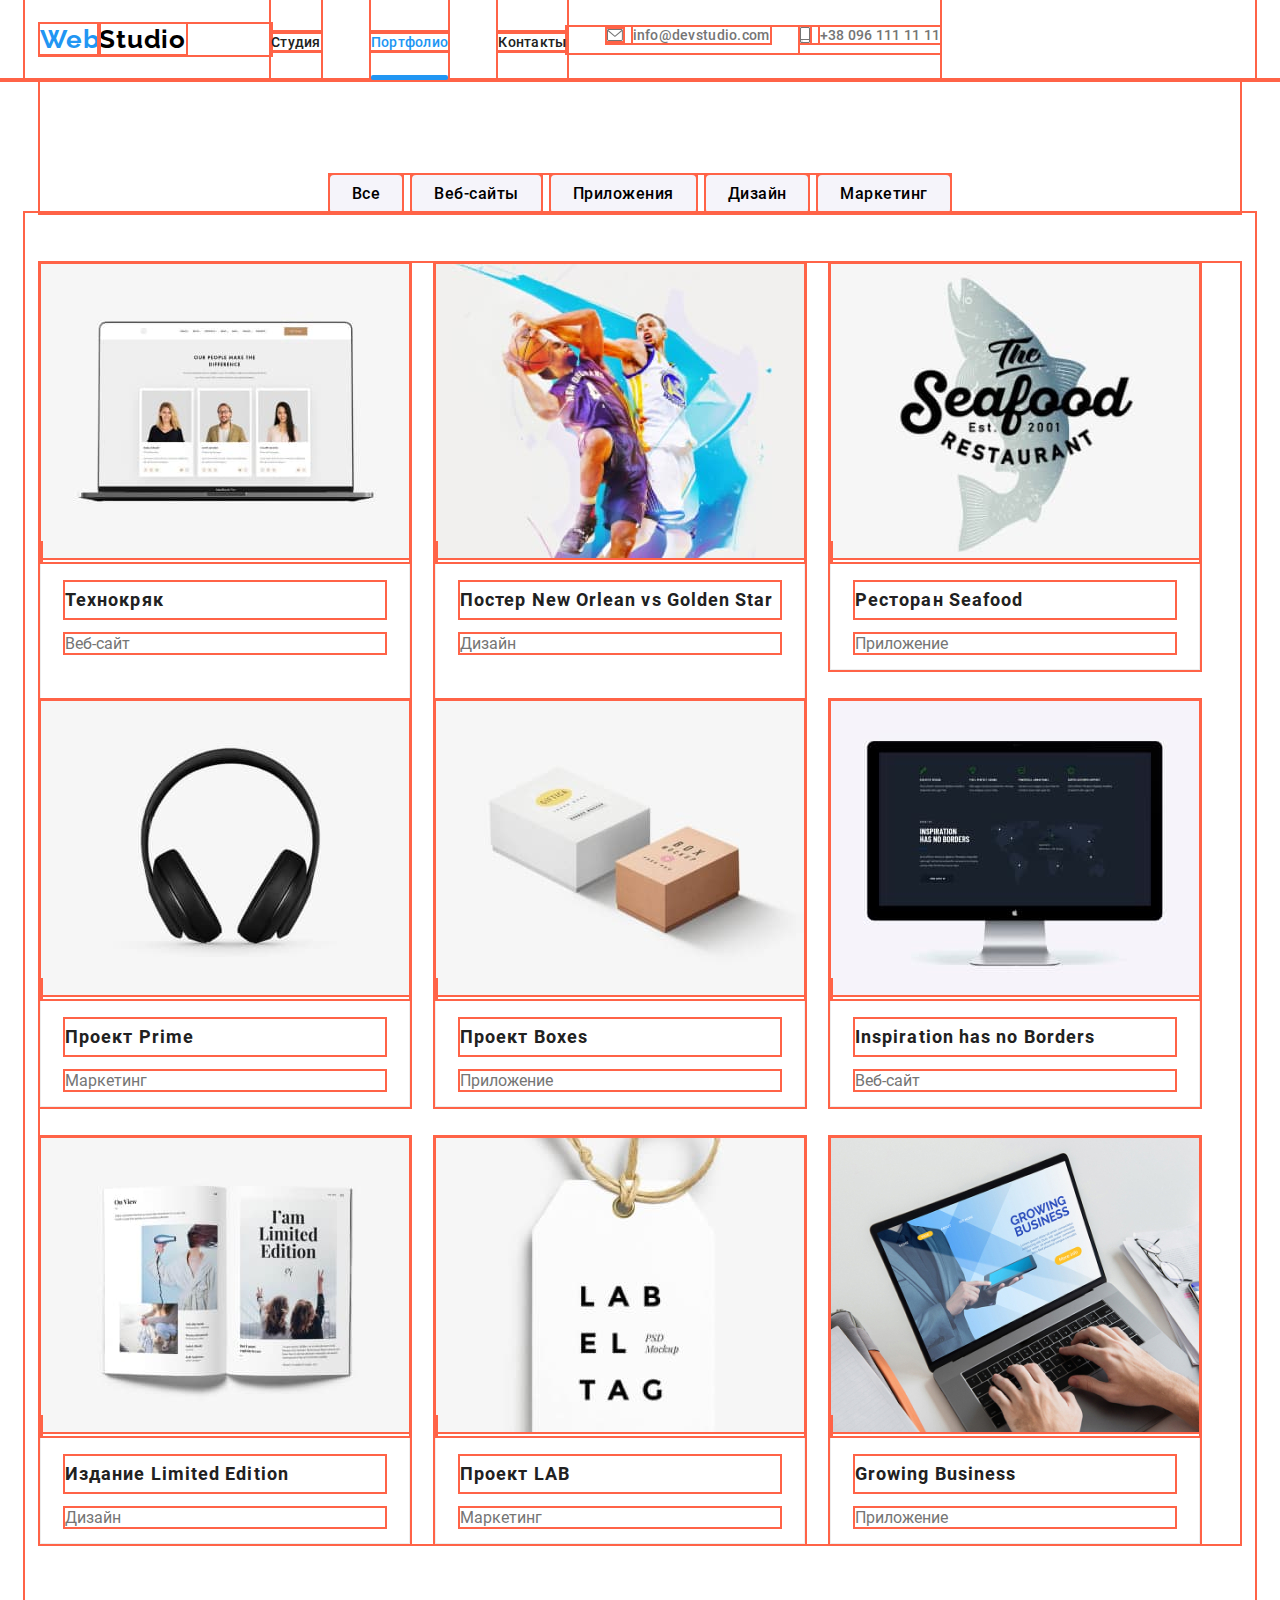
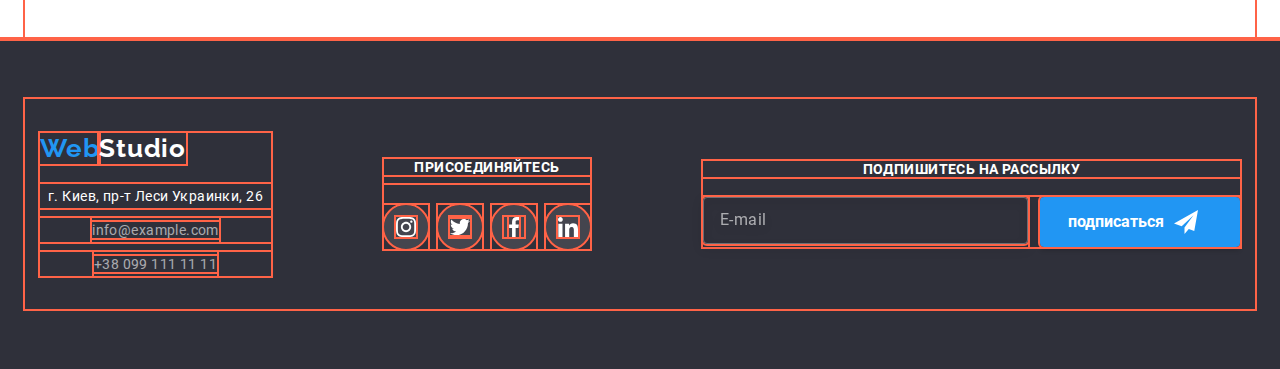
==== commit 52bc68c5: "4" ====
--- a/portfolio.html
+++ b/portfolio.html
@@ -63,7 +63,7 @@
                                 <source srcset="./picture/portfolio/desctop/1.jpg 1x, ./picture/portfolio/desctop/1-img@2x.jpg 2x" media="(min-width: 1200px)"/>
                                 <source srcset="./picture/portfolio/tablet/1.jpg 1x, ./picture/portfolio/tablet/1-img@2x.jpg 2x" media="(min-width: 768px)"/>
                                 <source srcset="./picture/portfolio/mobile/1.jpg 1x, ./picture/portfolio/mobile/1-img@2x.jpg 2x" media="(min-width: 480px)"/>
-                                <img src="./picture/portfolio/img1.jpg" alt="">
+                                <img src="./picture/portfolio/desctop/1.jpg" alt="">
                             </picture>
                             <div class="hover-portfolio">
                                 <p>
@@ -84,7 +84,7 @@
                                 <source srcset="./picture/portfolio/desctop/2.jpg 1x, ./picture/portfolio/desctop/2-img@2x.jpg 2x" media="(min-width: 1200px)"/>
                                 <source srcset="./picture/portfolio/tablet/2.jpg 1x, ./picture/portfolio/tablet/2-img@2x.jpg 2x" media="(min-width: 768px)"/>
                                 <source srcset="./picture/portfolio/mobile/2.jpg 1x, ./picture/portfolio/mobile/2-img@2x.jpg 2x" media="(min-width: 480px)"/>
-                                <img src="./picture/portfolio/img2.jpg" alt="">
+                                <img src="./picture/portfolio/desctop/2.jpg" alt="">
                             </picture>
                             <div class="hover-portfolio">
                                 <p>
@@ -105,7 +105,7 @@
                                 <source srcset="./picture/portfolio/desctop/3.jpg 1x, ./picture/portfolio/desctop/3-img@2x.jpg 2x" media="(min-width: 1200px)"/>
                                 <source srcset="./picture/portfolio/tablet/3.jpg 1x, ./picture/portfolio/tablet/3-img@2x.jpg 2x" media="(min-width: 768px)"/>
                                 <source srcset="./picture/portfolio/mobile/3.jpg 1x, ./picture/portfolio/mobile/3-img@2x.jpg 2x" media="(min-width: 480px)"/>
-                                <img src="./picture/portfolio/img3.jpg" alt="">
+                                <img src="./picture/portfolio/desctop/3.jpg" alt="">
                             </picture>
                             <div class="hover-portfolio">
                                 <p>
@@ -126,7 +126,7 @@
                                 <source srcset="./picture/portfolio/desctop/4.jpg 1x, ./picture/portfolio/desctop/4-img@2x.jpg 2x" media="(min-width: 1200px)"/>
                                 <source srcset="./picture/portfolio/tablet/4.jpg 1x, ./picture/portfolio/tablet/4-img@2x.jpg 2x" media="(min-width: 768px)"/>
                                 <source srcset="./picture/portfolio/mobile/4.jpg 1x, ./picture/portfolio/mobile/4-img@2x.jpg 2x" media="(min-width: 480px)"/>
-                                <img src="./picture/portfolio/img4.jpg" alt="">
+                                <img src="./picture/portfolio/desctop/4.jpg" alt="">
                             </picture>
                             <div class="hover-portfolio">
                                 <p>
@@ -147,7 +147,7 @@
                                 <source srcset="./picture/portfolio/desctop/5.jpg 1x, ./picture/portfolio/desctop/5-img@2x.jpg 2x" media="(min-width: 1200px)"/>
                                 <source srcset="./picture/portfolio/tablet/5.jpg 1x, ./picture/portfolio/tablet/5-img@2x.jpg 2x" media="(min-width: 768px)"/>
                                 <source srcset="./picture/portfolio/mobile/5.jpg 1x, ./picture/portfolio/mobile/5-img@2x.jpg 2x" media="(min-width: 480px)"/>
-                                <img src="./picture/portfolio/img5.jpg" alt="">
+                                <img src="./picture/portfolio/desctop/5.jpg" alt="">
                             </picture>
                             <div class="hover-portfolio">
                                 <p>
@@ -168,7 +168,7 @@
                                 <source srcset="./picture/portfolio/desctop/6.jpg 1x, ./picture/portfolio/desctop/6-img@2x.jpg 2x" media="(min-width: 1200px)"/>
                                 <source srcset="./picture/portfolio/tablet/6.jpg 1x, ./picture/portfolio/tablet/6-img@2x.jpg 2x" media="(min-width: 768px)"/>
                                 <source srcset="./picture/portfolio/mobile/6.jpg 1x, ./picture/portfolio/mobile/6-img@2x.jpg 2x" media="(min-width: 480px)"/>
-                                <img src="./picture/portfolio/img6.jpg" alt="">
+                                <img src="./picture/portfolio/desctop/6.jpg" alt="">
                             </picture>
                             <div class="hover-portfolio">
                                 <p>
@@ -189,7 +189,7 @@
                                 <source srcset="./picture/portfolio/desctop/7.jpg 1x, ./picture/portfolio/desctop/7-img@2x.jpg 2x" media="(min-width: 1200px)"/>
                                 <source srcset="./picture/portfolio/tablet/7.jpg 1x, ./picture/portfolio/tablet/7-img@2x.jpg 2x" media="(min-width: 768px)"/>
                                 <source srcset="./picture/portfolio/mobile/7.jpg 1x, ./picture/portfolio/mobile/7-img@2x.jpg 2x" media="(min-width: 480px)"/>
-                                <img src="./picture/portfolio/img7.jpg" alt="">
+                                <img src="./picture/portfolio/desctop/7.jpg" alt="">
                             </picture>
                             <div class="hover-portfolio">
                                 <p>
@@ -210,7 +210,7 @@
                                 <source srcset="./picture/portfolio/desctop/8.jpg 1x, ./picture/portfolio/desctop/8-img@2x.jpg 2x" media="(min-width: 1200px)"/>
                                 <source srcset="./picture/portfolio/tablet/8.jpg 1x, ./picture/portfolio/tablet/8-img@2x.jpg 2x" media="(min-width: 768px)"/>
                                 <source srcset="./picture/portfolio/mobile/8.jpg 1x, ./picture/portfolio/mobile/8-img@2x.jpg 2x" media="(min-width: 480px)"/>
-                                <img src="./picture/portfolio/img8.jpg" alt="">
+                                <img src="./picture/portfolio/desctop/8.jpg" alt="">
                             </picture>
                             <div class="hover-portfolio">
                                 <p>
@@ -231,7 +231,7 @@
                                 <source srcset="./picture/portfolio/desctop/9.jpg 1x, ./picture/portfolio/desctop/9-img@2x.jpg 2x" media="(min-width: 1200px)"/>
                                 <source srcset="./picture/portfolio/tablet/9.jpg 1x, ./picture/portfolio/tablet/9-img@2x.jpg 2x" media="(min-width: 768px)"/>
                                 <source srcset="./picture/portfolio/mobile/9.jpg 1x, ./picture/portfolio/mobile/9-img@2x.jpg 2x" media="(min-width: 480px)"/>
-                                <img src="./picture/portfolio/img9.jpg" alt="">
+                                <img src="./picture/portfolio/desctop/9.jpg" alt="">
                             </picture>
                             <div class="hover-portfolio">
                                 <p>
@@ -295,7 +295,7 @@
             </div>
             <div class="footer-link">
                 <h3 class="subtitle-text">ПОДПИШИТЕСЬ НА РАССЫЛКУ</h3>
-                <div style="display:flex;">
+                <div class="form-flex-footer">
                     <form>
                         <input class="form-footer" type="email" name="email" id="email" placeholder="E-mail" autocomplete="off">
                     </form>
--- a/css/portfolio.css
+++ b/css/portfolio.css
@@ -1,4 +1,40 @@
 @charset "UTF-8";
+@font-face {
+  font-family: "Roboto";
+  font-weight: 400;
+  src: url("../shrift/Roboto-Regular.ttf");
+}
+
+@font-face {
+  font-family: "Roboto";
+  font-weight: 500;
+  src: url("../shrift/Roboto-Medium.ttf");
+}
+
+@font-face {
+  font-family: "Roboto";
+  font-weight: 700;
+  src: url("../shrift/Roboto-Bold.ttf");
+}
+
+@font-face {
+  font-family: "Roboto";
+  font-weight: 900;
+  src: url("../shrift/Roboto-Black.ttf");
+}
+
+@font-face {
+  font-family: "Raleway";
+  font-weight: 700;
+  src: url("../shrift/Raleway-Bold.ttf");
+}
+
+@font-face {
+  font-family: "Raleway";
+  font-weight: 900;
+  src: url("../shrift/Raleway-Black.ttf");
+}
+
 .form-title {
   margin-bottom: 12px;
   margin-top: 40px;
@@ -180,7 +216,6 @@
 }
 
 .form-footer {
-  width: 326px;
   padding: 15px 16px;
   background-color: transparent;
   border: 1px solid rgba(255, 255, 255, 0.3);
@@ -190,6 +225,18 @@
           filter: drop-shadow(0px 4px 4px rgba(0, 0, 0, 0.15));
   border-radius: 4px;
   color: #FFFFFF;
+}
+
+@media (min-width: 480px) {
+  .form-footer {
+    width: 450px;
+  }
+}
+
+@media (min-width: 1200px) {
+  .form-footer {
+    width: 325px;
+  }
 }
 
 .form-footer::-webkit-input-placeholder {
@@ -283,13 +330,33 @@
   font-size: 16px;
   line-height: 30px;
   padding: 10px 28px;
-  margin-left: 12px;
   background-color: #2196F3;
   -webkit-box-shadow: 0px 4px 4px rgba(0, 0, 0, 0.15);
           box-shadow: 0px 4px 4px rgba(0, 0, 0, 0.15);
   border-radius: 4px;
   color: #FFFFFF;
   cursor: pointer;
+}
+
+@media (min-width: 480px) {
+  .button {
+    -webkit-box-sizing: border-box;
+            box-sizing: border-box;
+    width: 200px;
+    margin-right: auto;
+    margin-left: auto;
+    margin-top: 20px;
+  }
+}
+
+@media (min-width: 768px) {
+  .button {
+    -webkit-box-align: center;
+        -ms-flex-align: center;
+            align-items: center;
+    margin-top: 0px;
+    margin-left: 12px;
+  }
 }
 
 .form-button {
@@ -415,13 +482,13 @@
   font-size: 24px;
   line-height: 28px;
   letter-spacing: 0.03em;
-  margin-right: 85px;
 }
 
 @media (min-width: 1200px) {
   .web-logo {
     font-size: 26px;
     line-height: 31px;
+    margin-right: 85px;
   }
 }
 
@@ -434,10 +501,27 @@
 }
 
 .icon-style .icon {
+  background-color: #F5F4FA;
   width: 70px;
   height: 70px;
-  background-color: #F5F4FA;
-  padding: 25px 100px;
+}
+
+@media (min-width: 480px) {
+  .icon-style .icon {
+    padding: 25px 190px;
+  }
+}
+
+@media (min-width: 768px) {
+  .icon-style .icon {
+    padding: 25px 142px;
+  }
+}
+
+@media (min-width: 1200px) {
+  .icon-style .icon {
+    padding: 25px 100px;
+  }
 }
 
 .list-soc {
@@ -493,6 +577,11 @@
   background-color: #2196F3;
 }
 
+.item {
+  -webkit-box-sizing: border-box;
+          box-sizing: border-box;
+}
+
 .item .svg-icon {
   display: -webkit-box;
   display: -ms-flexbox;
@@ -503,11 +592,30 @@
   -webkit-box-align: center;
       -ms-flex-align: center;
           align-items: center;
-  width: 170px;
-  height: 90px;
   fill: #AFB1B8;
   -webkit-transition: fill 250ms cubic-bezier(0.4, 0, 0.2, 1);
   transition: fill 250ms cubic-bezier(0.4, 0, 0.2, 1);
+}
+
+@media (min-width: 480px) {
+  .item .svg-icon {
+    width: 210px;
+    height: 90px;
+  }
+}
+
+@media (min-width: 768px) {
+  .item .svg-icon {
+    width: 226px;
+    height: 90px;
+  }
+}
+
+@media (min-width: 1200px) {
+  .item .svg-icon {
+    width: 170px;
+    height: 90px;
+  }
 }
 
 .list-сustomer .item:hover .svg-icon {
@@ -521,42 +629,6 @@
   line-height: 16px;
   letter-spacing: 0.02em;
   color: currentColor;
-}
-
-@font-face {
-  font-family: "Roboto";
-  font-weight: 400;
-  src: url("../../shrift/Roboto-Regular.ttf");
-}
-
-@font-face {
-  font-family: "Roboto";
-  font-weight: 500;
-  src: url("../../shrift/Roboto-Medium.ttf");
-}
-
-@font-face {
-  font-family: "Roboto";
-  font-weight: 700;
-  src: url("../../shrift/Roboto-Bold.ttf");
-}
-
-@font-face {
-  font-family: "Roboto";
-  font-weight: 900;
-  src: url("../../shrift/Roboto-Black.ttf");
-}
-
-@font-face {
-  font-family: "Raleway";
-  font-weight: 700;
-  src: url("../../shrift/Raleway-Bold.ttf");
-}
-
-@font-face {
-  font-family: "Raleway";
-  font-weight: 900;
-  src: url("../../shrift/Raleway-Black.ttf");
 }
 
 .img-portfolio {
@@ -704,12 +776,41 @@
           align-items: center;
 }
 
+@media (min-width: 480px) {
+  .main-nav {
+    width: 480px;
+  }
+}
+
+@media (min-width: 768px) {
+  .main-nav {
+    width: 768px;
+  }
+}
+
+@media (min-width: 1200px) {
+  .main-nav {
+    width: 1200px;
+  }
+}
+
 .main-nav .list-line {
   padding-left: 0px;
 }
 
 .header-nav {
   display: none;
+}
+
+@media (min-width: 768px) {
+  .header-nav {
+    display: -webkit-box;
+    display: -ms-flexbox;
+    display: flex;
+    -webkit-box-align: center;
+        -ms-flex-align: center;
+            align-items: center;
+  }
 }
 
 .list-line .item {
@@ -745,16 +846,35 @@
 }
 
 .auth-nav {
-  display: -webkit-box;
-  display: -ms-flexbox;
-  display: flex;
   margin-left: auto;
 }
 
+@media (min-width: 1200px) {
+  .auth-nav {
+    display: -webkit-box;
+    display: -ms-flexbox;
+    display: flex;
+  }
+}
+
 .auth-nav .item {
-  margin-right: 30px;
   fill: #2196F3;
   color: #2196F3;
+}
+
+@media (min-width: 768px) {
+  .auth-nav .item {
+    margin-bottom: 10px;
+  }
+  .auth-nav .item:last-child {
+    margin-bottom: 0px;
+  }
+}
+
+@media (min-width: 1200px) {
+  .auth-nav .item {
+    margin-right: 30px;
+  }
 }
 
 .main-nav .list-line {
@@ -787,30 +907,43 @@
 .footer {
   padding-top: 60px;
   padding-bottom: 60px;
-}
-
-.container {
-  width: 1200px;
-  padding-left: 15px;
-  padding-right: 15px;
-  margin-left: auto;
-  margin-right: auto;
 }
 
 .footer-list {
   -webkit-box-align: center;
       -ms-flex-align: center;
           align-items: center;
-  display: -webkit-box;
-  display: -ms-flexbox;
-  display: flex;
-  -webkit-box-pack: justify;
-      -ms-flex-pack: justify;
-          justify-content: space-between;
-}
-
-.footer-section {
-  margin-left: 0px;
+}
+
+@media (min-width: 1200px) {
+  .footer-list {
+    display: -webkit-box;
+    display: -ms-flexbox;
+    display: flex;
+    -webkit-box-pack: justify;
+        -ms-flex-pack: justify;
+            justify-content: space-between;
+  }
+}
+
+@media (min-width: 480px) {
+  .footer-section .web-logo {
+    display: -webkit-box;
+    display: -ms-flexbox;
+    display: flex;
+    -webkit-box-pack: center;
+        -ms-flex-pack: center;
+            justify-content: center;
+    -webkit-box-align: center;
+        -ms-flex-align: center;
+            align-items: center;
+  }
+}
+
+@media (min-width: 1200px) {
+  .footer-section {
+    margin-left: 0px;
+  }
 }
 
 .footer-adress {
@@ -820,6 +953,20 @@
 
 .footer-adress .item {
   margin-bottom: 10px;
+}
+
+@media (min-width: 480px) {
+  .footer-adress .item {
+    display: -webkit-box;
+    display: -ms-flexbox;
+    display: flex;
+    -webkit-box-pack: center;
+        -ms-flex-pack: center;
+            justify-content: center;
+    -webkit-box-align: center;
+        -ms-flex-align: center;
+            align-items: center;
+  }
 }
 
 .footer-adress .contact {
@@ -848,6 +995,37 @@
   letter-spacing: 0.03em;
   color: #FFFFFF;
   font-style: normal;
+}
+
+.footer-soc {
+  margin-top: 60px;
+  margin-bottom: 60px;
+}
+
+@media (min-width: 480px) {
+  .footer-soc .subtitle-text {
+    display: -webkit-box;
+    display: -ms-flexbox;
+    display: flex;
+    -webkit-box-pack: center;
+        -ms-flex-pack: center;
+            justify-content: center;
+    -webkit-box-align: center;
+        -ms-flex-align: center;
+            align-items: center;
+  }
+}
+
+.footer-soc .list-soc {
+  display: -webkit-box;
+  display: -ms-flexbox;
+  display: flex;
+  -webkit-box-pack: center;
+      -ms-flex-pack: center;
+          justify-content: center;
+  -webkit-box-align: center;
+      -ms-flex-align: center;
+          align-items: center;
 }
 
 .footer-soc .list-soc .item {
@@ -896,23 +1074,26 @@
   color: #FFFFFF;
 }
 
-.button {
-  -webkit-box-align: center;
-      -ms-flex-align: center;
-          align-items: center;
-  display: -webkit-box;
-  display: -ms-flexbox;
-  display: flex;
-  font-weight: 700;
-  font-size: 16px;
-  line-height: 30px;
-  padding: 10px 28px;
-  margin-left: 12px;
-  background: #2196F3;
-  -webkit-box-shadow: 0px 4px 4px rgba(0, 0, 0, 0.15);
-          box-shadow: 0px 4px 4px rgba(0, 0, 0, 0.15);
-  border-radius: 4px;
-  color: #FFFFFF;
+@media (min-width: 480px) {
+  .footer-link .subtitle-text {
+    display: -webkit-box;
+    display: -ms-flexbox;
+    display: flex;
+    -webkit-box-pack: center;
+        -ms-flex-pack: center;
+            justify-content: center;
+    -webkit-box-align: center;
+        -ms-flex-align: center;
+            align-items: center;
+  }
+}
+
+@media (min-width: 1200px) {
+  .form-flex-footer {
+    display: -webkit-box;
+    display: -ms-flexbox;
+    display: flex;
+  }
 }
 
 .button::after {
@@ -964,7 +1145,7 @@
 
 @media (min-width: 480px) {
   .container {
-    width: 480px;
+    width: 450px;
   }
 }
 
@@ -1037,6 +1218,20 @@
   padding-bottom: 95px;
 }
 
+@media (min-width: 480px) {
+  .project {
+    display: none;
+  }
+}
+
+@media (min-width: 1200px) {
+  .project {
+    display: -webkit-box;
+    display: -ms-flexbox;
+    display: flex;
+  }
+}
+
 .icon-section {
   background-color: #FFFFFF;
   padding-top: 95px;
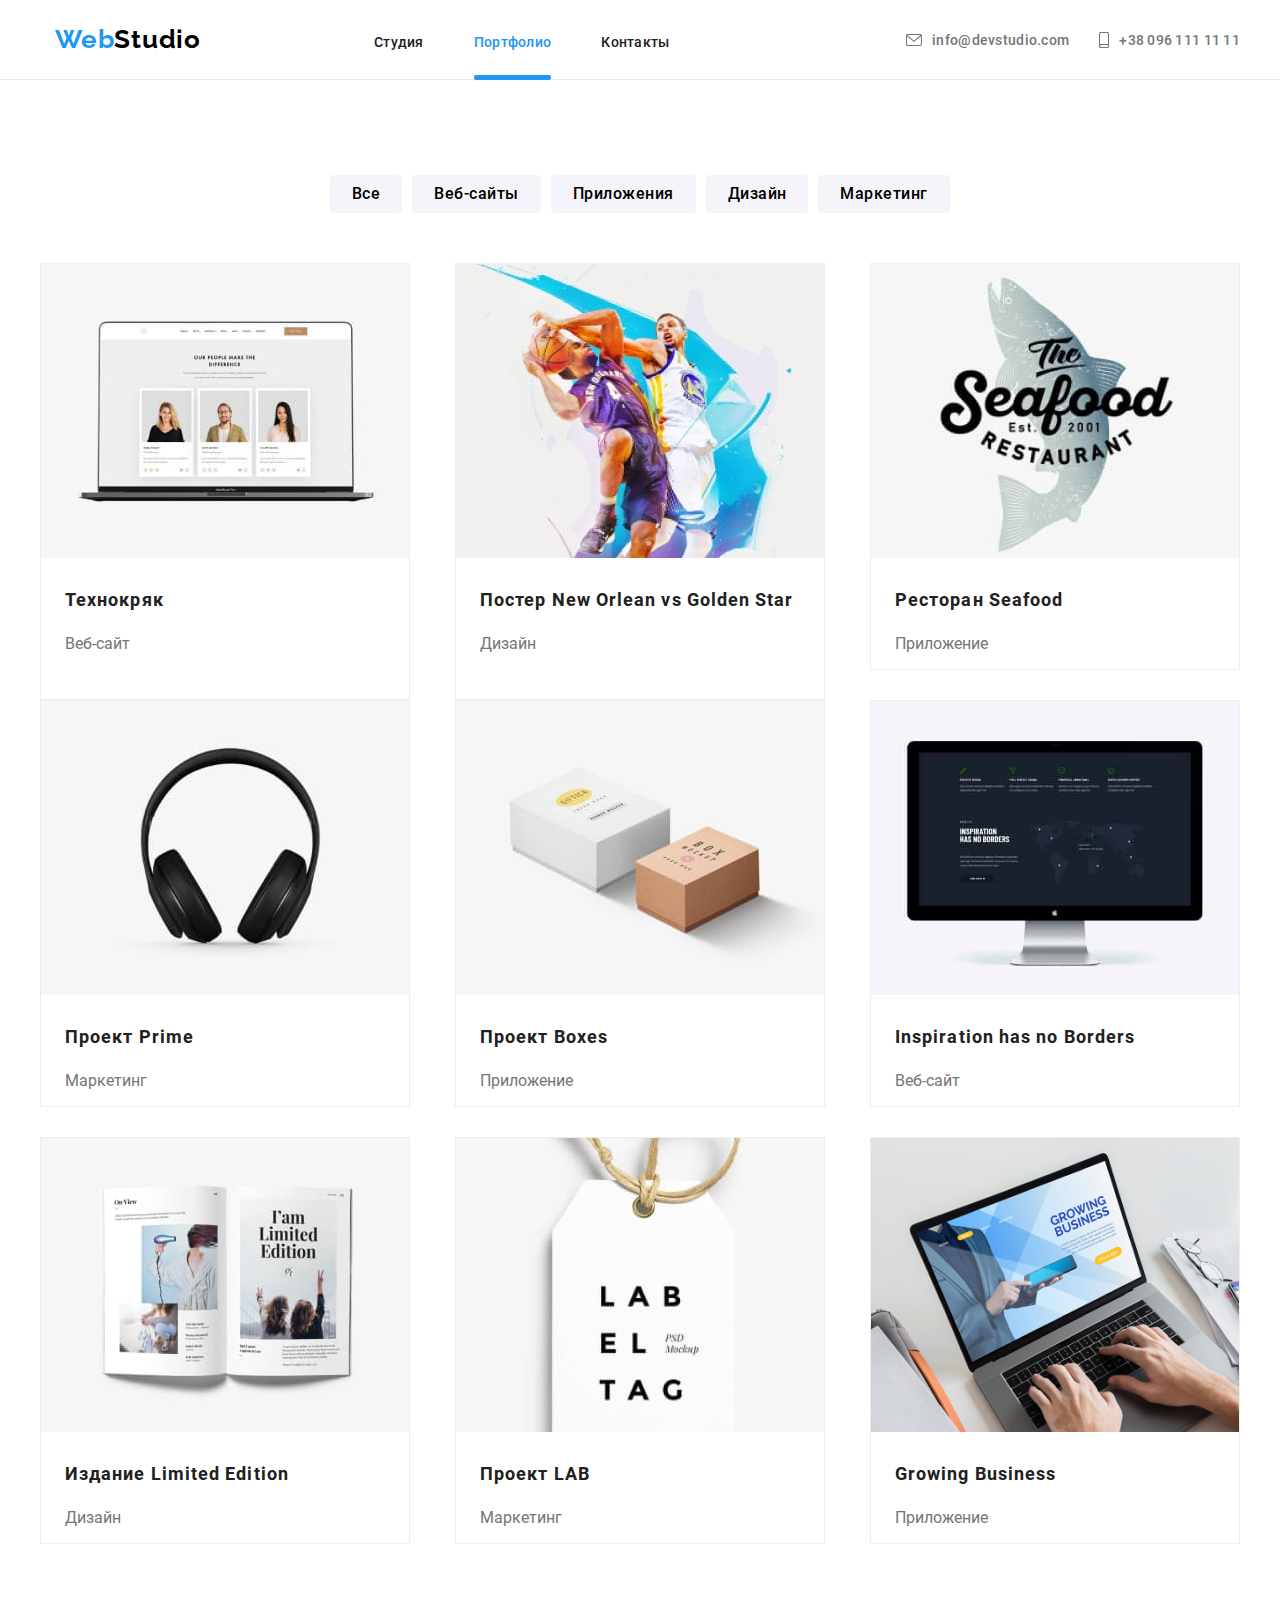
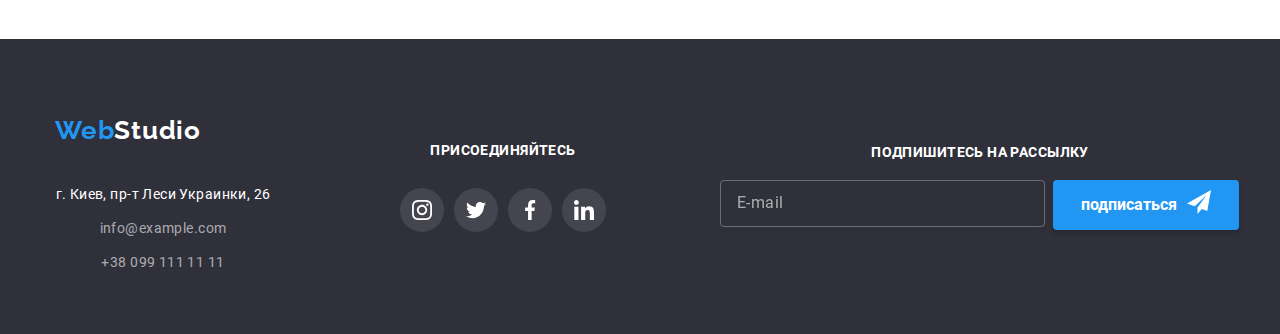
==== commit bfc5604f: "5.1" ====
--- a/portfolio.html
+++ b/portfolio.html
@@ -12,32 +12,70 @@
 <!--шапка-->
 <header class="link header">
     <nav class="main-nav container">
-        <a href=""><span class="web-logo"><span style="color:#2196F3;">Web</span><span style="color:#000000;">Studio</span></span></a>
-           <div class="header-nav">
+        <a href="" class="web-logo"><span class="web-text">Web</span><span class="studio-text">Studio</span></a>
                 <ul class="list-line list">
-                <li class="item"><a href="./index.html"><span class="header-text">Студия</span></a></li>
-                <li class="item"><a href=""><span class="header-text current">Портфолио</span></a></li>
-                <li class="item"><a href=""><span class="header-text">Контакты</span></a></li>
-            </ul>
-                <ul class="auth-nav">
-                    <li class="item">
-                        <a href="mailto:info@devstudio.com" class="icon-header">
-                            <svg style="width:16px; height:12px; margin-right:10px;">
-                                <use href="./picture/svg/symbol-defs.svg#envelope"></use>
-                            </svg>
-                            <span class="contact">info@devstudio.com</span>
-                        </a>
-                    </li>
-                    <li class="item">
-                        <a href="tel:+380961111111" class="icon-header">
-                            <svg style="width: 10px; height: 16px; margin-right: 10px">
-                                <use href="./picture/svg/sprite.svg#smartphone"></use>
-                            </svg>
-                            <span class="contact">+38 096 111 11 11</span>
-                        </a>
-                    </li>
+                    <li class="item"><a href="./index.html"><span class="header-text">Студия</span></a></li>
+                    <li class="item"><a href=""><span class="header-text current">Портфолио</span></a></li>
+                    <li class="item"><a href=""><span class="header-text">Контакты</span></a></li>
                 </ul>
-           </div>
+                    <ul class="auth-nav">
+                        <li class="item">
+                            <a href="mailto:info@devstudio.com" class="icon-header">
+                                <svg style="width:16px; height:12px; margin-right:10px;">
+                                    <use href="./picture/svg/symbol-defs-1.svg#envelope"></use>
+                                </svg>
+                                <span class="contact">info@devstudio.com</span>
+                            </a>
+                        </li>
+                        <li class="item">
+                            <a href="tel:+380961111111" class="icon-header">
+                                <svg style="width: 10px; height: 16px; margin-right: 10px">
+                                    <use href="./picture/svg/sprite.svg#smartphone"></use>
+                                </svg>
+
+                                <span class="contact">+38 096 111 11 11</span>
+                            </a>
+                        </li>
+                    </ul>
+            <div class="svg-mobile-header is-open" data-menu-button>
+                <svg class="menu-mobile" style="width: 24px; height:16px">
+                    <use href="./picture/svg/symbol-defs-1.svg#icon-menu-mobile"></use>
+                </svg>
+                <svg class="close-menu-mobile" style="width: 18px; height: 18px">
+                    <use href="./picture/svg/symbol-defs-1.svg#icon-close-mobile"></use>
+                </svg>
+            </div>
+            <!-- <div class="svg-close-footer is-open" data-menu-button="">
+                <svg style="width: 18px; height: 18px">
+                    <use href="./picture/svg/symbol-defs-1.svg#icon-close-mobile"></use>
+                </svg> -->
+            </div>
+            <div class="header-menu is-open" data-menu>
+                    <ul class="list-line list">
+                        <li class="item"><a href="./index.html"><span class="header-text">Студия</span></a></li>
+                        <li class="item"><a href=""><span class="header-text current">Портфолио</span></a></li>
+                        <li class="item"><a href=""><span class="header-text">Контакты</span></a></li>
+                    </ul>
+                        <ul class="auth-nav">
+                            <li class="item">
+                                <a href="mailto:info@devstudio.com" class="icon-header">
+                                    <svg style="width:16px; height:12px; margin-right:10px;">
+                                        <use href="./picture/svg/symbol-defs-1.svg#envelope"></use>
+                                    </svg>
+                                    <span class="contact">info@devstudio.com</span>
+                                </a>
+                            </li>
+                            <li class="item">
+                                <a href="tel:+380961111111" class="icon-header">
+                                    <svg style="width: 10px; height: 16px; margin-right: 10px">
+                                        <use href="./picture/svg/sprite.svg#smartphone"></use>
+                                    </svg>
+
+                                    <span class="contact">+38 096 111 11 11</span>
+                                </a>
+                            </li>
+                        </ul>
+            </div>
     </nav>
 </header>
     <main>
@@ -250,49 +288,49 @@
     </main>
     <footer class="link footer">
         <div class="container footer-list">
-            <div class="footer-section">
-                <a href=""><span class="web-logo"><span style="color:#2196F3;">Web</span><span style="color:#FFFFFF;">Studio</span></span></a>
-                    <address>
-                        <ul class="footer-adress">
-                            <li class="item">г. Киев, пр-т Леси Украинки, 26</li>
-                            <li class="item"><a href="mailto:info@devstudio.com"><span class="contact">info@example.com</span></a></li>
-                            <li class="item"><a href="tel:+380961111111"><span class="contact">+38 099 111 11 11</span></a></li>
+                <div class="footer-section">
+                    <a href=""><span class="web-logo"><span style="color:#2196F3;">Web</span><span style="color:#FFFFFF;">Studio</span></span></a>
+                        <address>
+                            <ul class="footer-adress">
+                                <li class="item">г. Киев, пр-т Леси Украинки, 26</li>
+                                <li class="item"><a href="mailto:info@devstudio.com"><span class="contact">info@example.com</span></a></li>
+                                <li class="item"><a href="tel:+380961111111"><span class="contact">+38 099 111 11 11</span></a></li>
+                            </ul>
+                        </address>
+                </div>
+                <div class="footer-soc">
+                    <h3 class="subtitle-text" style="color: #FFFFFF;">ПРИСОЕДИНЯЙТЕСЬ</h3>
+                        <ul class="list-soc">
+                            <li class="item">
+                                <a href="" class="icon-footer">
+                                    <svg class="icon">
+                                        <use href="./picture/svg/sprite.svg#instagram" ></use>
+                                    </svg>
+                                </a>
+                            </li>
+                            <li class="item">
+                                <a href="" class="icon-footer">
+                                    <svg class="icon">
+                                        <use href="./picture/svg/sprite.svg#twitter" ></use>
+                                    </svg>
+                                </a>
+                            </li>
+                            <li class="item">
+                                <a href="" class="icon-footer">
+                                    <svg class="icon">
+                                        <use href="./picture/svg/sprite.svg#facebook" ></use>
+                                    </svg>
+                                </a>
+                            </li>
+                            <li class="item">
+                                <a href="" class="icon-footer">
+                                    <svg class="icon">
+                                        <use href="./picture/svg/sprite.svg#linkedin" ></use>
+                                    </svg>
+                                </a>
+                            </li>
                         </ul>
-                    </address>
-            </div>
-            <div class="footer-soc">
-                <h3 class="subtitle-text" style="color: #FFFFFF;">ПРИСОЕДИНЯЙТЕСЬ</h3>
-                    <ul class="list-soc">
-                        <li class="item">
-                            <a href="" class="icon-footer">
-                                <svg class="icon">
-                                    <use href="./picture/svg/sprite.svg#instagram" ></use>
-                                </svg>
-                            </a>
-                        </li>
-                        <li class="item">
-                            <a href="" class="icon-footer">
-                                <svg class="icon">
-                                    <use href="./picture/svg/sprite.svg#twitter" ></use>
-                                </svg>
-                            </a>
-                        </li>
-                        <li class="item">
-                            <a href="" class="icon-footer">
-                                <svg class="icon">
-                                    <use href="./picture/svg/sprite.svg#facebook" ></use>
-                                </svg>
-                            </a>
-                        </li>
-                        <li class="item">
-                            <a href="" class="icon-footer">
-                                <svg class="icon">
-                                    <use href="./picture/svg/sprite.svg#linkedin" ></use>
-                                </svg>
-                            </a>
-                        </li>
-                    </ul>
-            </div>
+                </div>
             <div class="footer-link">
                 <h3 class="subtitle-text">ПОДПИШИТЕСЬ НА РАССЫЛКУ</h3>
                 <div class="form-flex-footer">
@@ -304,5 +342,6 @@
             </div>
         </div>
     </footer>
+    <script src="./js/header.js"></script>
 </body>
 </html>--- a/css/portfolio.css
+++ b/css/portfolio.css
@@ -49,14 +49,38 @@
   color: #212121;
 }
 
+.main-form {
+  width: 370px;
+  margin-right: auto;
+  margin-left: auto;
+}
+
+@media (min-width: 1200px) {
+  .main-form {
+    width: 450px;
+  }
+}
+
 .form {
-  padding: 10px 40px;
-  width: 450px;
-  height: 40px;
   border: 1px solid rgba(33, 33, 33, 0.2);
   -webkit-box-sizing: border-box;
           box-sizing: border-box;
   border-radius: 4px;
+  padding: 10px 40px;
+}
+
+@media (min-width: 480px) {
+  .form {
+    width: 370px;
+    height: 40px;
+  }
+}
+
+@media (min-width: 1200px) {
+  .form {
+    width: 450px;
+    height: 40px;
+  }
 }
 
 .form:hover,
@@ -169,13 +193,20 @@
 }
 
 .text-checkbox {
+  font-size: 12px;
+  line-height: 14px;
   font-family: Roboto;
   font-style: normal;
   font-weight: normal;
-  font-size: 14px;
-  line-height: 24px;
   letter-spacing: 0.03em;
   color: #757575;
+}
+
+@media (min-width: 1200px) {
+  .text-checkbox {
+    font-size: 14px;
+    line-height: 24px;
+  }
 }
 
 .link-checkbox {
@@ -196,14 +227,20 @@
 }
 
 .form-coment {
-  height: 120px;
-  width: 450px;
-  padding: 12px 16px;
   border: 1px solid rgba(33, 33, 33, 0.2);
   -webkit-box-sizing: border-box;
           box-sizing: border-box;
   border-radius: 4px;
   resize: none;
+  padding: 12px 16px;
+  height: 120px;
+  width: 370px;
+}
+
+@media (min-width: 1200px) {
+  .form-coment {
+    width: 450px;
+  }
 }
 
 .form-coment:hover {
@@ -304,6 +341,11 @@
 .button-centered {
   text-align: center;
   margin-top: 30px;
+  -webkit-box-sizing: border-box;
+          box-sizing: border-box;
+  width: 200px;
+  margin-right: auto;
+  margin-left: auto;
 }
 
 .button-hero {
@@ -320,9 +362,6 @@
 }
 
 .button {
-  -webkit-box-align: center;
-      -ms-flex-align: center;
-          align-items: center;
   display: -webkit-box;
   display: -ms-flexbox;
   display: flex;
@@ -351,11 +390,18 @@
 
 @media (min-width: 768px) {
   .button {
-    -webkit-box-align: center;
-        -ms-flex-align: center;
-            align-items: center;
+    width: 200px;
+    margin-top: auto;
+    margin-left: auto;
+    margin-top: 20px;
+  }
+}
+
+@media (min-width: 1200px) {
+  .button {
+    width: 200px;
     margin-top: 0px;
-    margin-left: 12px;
+    margin-left: 8px;
   }
 }
 
@@ -484,6 +530,14 @@
   letter-spacing: 0.03em;
 }
 
+@media (min-width: 480px) {
+  .web-logo {
+    padding-top: 16px;
+    padding-bottom: 16px;
+    padding-left: 15px;
+  }
+}
+
 @media (min-width: 1200px) {
   .web-logo {
     font-size: 26px;
@@ -521,6 +575,60 @@
 @media (min-width: 1200px) {
   .icon-style .icon {
     padding: 25px 100px;
+  }
+}
+
+@media (min-width: 768px) {
+  .menu-mobile {
+    display: none;
+  }
+}
+
+.menu-mobile:hover, .menu-mobile:focus {
+  fill: #2196F3;
+}
+
+.close-menu-mobile {
+  display: -webkit-box;
+  display: -ms-flexbox;
+  display: flex;
+  width: 18px;
+  height: 18px;
+}
+
+@media (min-width: 768px) {
+  .close-menu-mobile {
+    display: none;
+  }
+}
+
+.close-menu-mobile:hover, .close-menu-mobile:focus {
+  fill: #2196F3;
+}
+
+.svg-mobile-header .close-menu-mobile {
+  display: -webkit-box;
+  display: -ms-flexbox;
+  display: flex;
+}
+
+.svg-mobile-header.is-open .close-menu-mobile {
+  display: none;
+}
+
+.svg-mobile-header .menu-mobile {
+  display: none;
+}
+
+.svg-mobile-header.is-open .menu-mobile {
+  display: -webkit-box;
+  display: -ms-flexbox;
+  display: flex;
+}
+
+@media (min-width: 768px) {
+  .svg-mobile-header.is-open .menu-mobile {
+    display: none;
   }
 }
 
@@ -640,6 +748,9 @@
   padding: 0px;
   -ms-flex-wrap: wrap;
       flex-wrap: wrap;
+  -webkit-box-pack: justify;
+      -ms-flex-pack: justify;
+          justify-content: space-between;
 }
 
 @media (min-width: 768px) {
@@ -768,6 +879,7 @@
 }
 
 .main-nav {
+  position: relative;
   display: -webkit-box;
   display: -ms-flexbox;
   display: flex;
@@ -815,8 +927,13 @@
 
 .list-line .item {
   position: relative;
-  padding-top: 32px;
-  padding-bottom: 28px;
+}
+
+@media (min-width: 768px) {
+  .list-line .item {
+    padding-top: 32px;
+    padding-bottom: 28px;
+  }
 }
 
 .header-text.current {
@@ -829,6 +946,7 @@
   content: "";
   position: absolute;
   width: 100%;
+  display: inline-block;
   height: 5px;
   background-color: #2196F3;
   border-radius: 2px;
@@ -849,6 +967,18 @@
   margin-left: auto;
 }
 
+@media (min-width: 480px) {
+  .auth-nav {
+    display: none;
+  }
+}
+
+@media (min-width: 768px) {
+  .auth-nav {
+    display: block;
+  }
+}
+
 @media (min-width: 1200px) {
   .auth-nav {
     display: -webkit-box;
@@ -874,6 +1004,7 @@
 @media (min-width: 1200px) {
   .auth-nav .item {
     margin-right: 30px;
+    margin-bottom: 0px;
   }
 }
 
@@ -885,14 +1016,40 @@
   margin-right: 0px;
 }
 
-.list-line {
-  display: -webkit-box;
-  display: -ms-flexbox;
-  display: flex;
-}
-
-.list-line .item {
-  margin-right: 50px;
+@media (min-width: 480px) {
+  .list-line {
+    display: none;
+    width: 100px;
+    margin-right: auto;
+    margin-left: auto;
+  }
+}
+
+@media (min-width: 768px) {
+  .list-line {
+    display: -webkit-box;
+    display: -ms-flexbox;
+    display: flex;
+    margin-left: 88px;
+  }
+}
+
+@media (min-width: 480px) {
+  .list-line .item {
+    display: inline-block;
+  }
+}
+
+@media (min-width: 768px) {
+  .list-line .item {
+    margin-right: 50px;
+  }
+}
+
+@media (min-width: 1200px) {
+  .list-line .item {
+    margin-top: 0px;
+  }
 }
 
 .list-line .item:last-child {
@@ -902,6 +1059,189 @@
 .header-text:hover,
 .header-text:focus {
   color: #2196F3;
+}
+
+.svg-mobile-header {
+  display: -webkit-box;
+  display: -ms-flexbox;
+  display: flex;
+  -webkit-box-align: center;
+      -ms-flex-align: center;
+          align-items: center;
+  -webkit-box-pack: center;
+      -ms-flex-pack: center;
+          justify-content: center;
+  margin-left: auto;
+  padding-right: 10px;
+  width: 40px;
+  height: 40px;
+}
+
+@media (min-width: 768px) {
+  .svg-mobile-header {
+    display: none;
+  }
+}
+
+.svg-mobile-header:hover, .svg-mobile-header:focus {
+  fill: #2196F3;
+}
+
+.svg-mobile-header.is-open {
+  display: -webkit-box;
+  display: -ms-flexbox;
+  display: flex;
+}
+
+@media (min-width: 768px) {
+  .svg-mobile-header.is-open {
+    display: none;
+  }
+}
+
+.header-menu {
+  z-index: 1;
+  display: block;
+  position: absolute;
+  top: 100%;
+  width: 480px;
+  height: 450px;
+  -webkit-box-sizing: border-box;
+          box-sizing: border-box;
+  background-color: #ffffff;
+  text-align: center;
+  font-weight: 500;
+  font-size: 18px;
+  line-height: 1.1;
+  letter-spacing: 0.02em;
+  -webkit-box-shadow: 0px 4px 8px rgba(0, 0, 0, 0.04), 0px 2px 4px rgba(0, 0, 0, 0.08), 0px 1px 3px rgba(0, 0, 0, 0.16);
+          box-shadow: 0px 4px 8px rgba(0, 0, 0, 0.04), 0px 2px 4px rgba(0, 0, 0, 0.08), 0px 1px 3px rgba(0, 0, 0, 0.16);
+}
+
+@media (min-width: 768px) {
+  .header-menu {
+    display: none;
+  }
+}
+
+.header-menu.is-open {
+  display: none;
+}
+
+.header-menu .list-line .item {
+  position: relative;
+}
+
+@media (min-width: 480px) {
+  .header-menu .list-line .item {
+    -webkit-box-sizing: border-box;
+            box-sizing: border-box;
+    margin-top: 60px;
+    padding-bottom: 8px;
+  }
+}
+
+.header-menu .header-text.current {
+  color: #2196F3;
+}
+
+.header-menu .header-text.current::after {
+  bottom: -1px;
+  left: 0;
+  content: "";
+  position: absolute;
+  width: 100%;
+  display: inline-block;
+  margin-top: 10px;
+  height: 4px;
+  background-color: #2196F3;
+  border-radius: 2px;
+}
+
+.header-menu .header-text {
+  font-family: Roboto;
+  font-weight: 500;
+  font-size: 14px;
+  line-height: 16px;
+  letter-spacing: 0.02em;
+  color: #212121;
+  -webkit-transition: color 250ms cubic-bezier(0.4, 0, 0.2, 1);
+  transition: color 250ms cubic-bezier(0.4, 0, 0.2, 1);
+}
+
+.header-menu .auth-nav {
+  padding: 0;
+  display: block;
+}
+
+.header-menu .auth-nav .item {
+  fill: #2196F3;
+  color: #2196F3;
+  margin-top: 60px;
+  display: -webkit-box;
+  display: -ms-flexbox;
+  display: flex;
+  -webkit-box-pack: center;
+      -ms-flex-pack: center;
+          justify-content: center;
+  -webkit-box-align: center;
+      -ms-flex-align: center;
+          align-items: center;
+}
+
+.header-menu .auth-nav .item:last-child {
+  margin-top: 10px;
+}
+
+.header-menu .main-nav .list-line {
+  padding-left: 0px;
+}
+
+.header-menu .auth-nav .item:last-child {
+  margin-right: 0px;
+}
+
+@media (min-width: 480px) {
+  .header-menu .list-line {
+    width: 100px;
+    display: block;
+    margin-right: auto;
+    margin-left: auto;
+  }
+}
+
+@media (min-width: 480px) {
+  .header-menu .list-line .item {
+    display: inline-block;
+  }
+}
+
+.header-menu .list-line .item:last-child {
+  margin-right: 0px;
+}
+
+.header-menu .header-text:hover,
+.header-menu .header-text:focus {
+  color: #2196F3;
+}
+
+.header-menu .svg-mobile-header {
+  display: -webkit-box;
+  display: -ms-flexbox;
+  display: flex;
+  -webkit-box-align: center;
+      -ms-flex-align: center;
+          align-items: center;
+  -webkit-box-pack: center;
+      -ms-flex-pack: center;
+          justify-content: center;
+  margin-left: auto;
+  width: 40px;
+  height: 40px;
+}
+
+.header-menu .svg-mobile-header:hover {
+  fill: #2196F3;
 }
 
 .footer {
@@ -913,6 +1253,19 @@
   -webkit-box-align: center;
       -ms-flex-align: center;
           align-items: center;
+}
+
+@media (min-width: 768px) {
+  .footer-list {
+    display: -webkit-box;
+    display: -ms-flexbox;
+    display: flex;
+    -ms-flex-wrap: wrap;
+        flex-wrap: wrap;
+    -webkit-box-pack: justify;
+        -ms-flex-pack: justify;
+            justify-content: space-between;
+  }
 }
 
 @media (min-width: 1200px) {
@@ -923,6 +1276,21 @@
     -webkit-box-pack: justify;
         -ms-flex-pack: justify;
             justify-content: space-between;
+  }
+}
+
+.footer-tablet {
+  display: -webkit-box;
+  display: -ms-flexbox;
+  display: flex;
+  -webkit-box-pack: justify;
+      -ms-flex-pack: justify;
+          justify-content: space-between;
+}
+
+@media (min-width: 768px) {
+  .footer-section {
+    margin-left: 80px;
   }
 }
 
@@ -997,9 +1365,24 @@
   font-style: normal;
 }
 
-.footer-soc {
-  margin-top: 60px;
-  margin-bottom: 60px;
+@media (min-width: 480px) {
+  .footer-soc {
+    margin-top: 60px;
+    margin-bottom: 60px;
+  }
+}
+
+@media (min-width: 768px) {
+  .footer-soc {
+    margin-top: 5px;
+    margin-right: 80px;
+  }
+}
+
+@media (min-width: 1200px) {
+  .footer-soc {
+    margin: 0px;
+  }
 }
 
 @media (min-width: 480px) {
@@ -1068,6 +1451,40 @@
   margin-right: 0px;
 }
 
+@media (min-width: 480px) {
+  .footer-link {
+    width: 450px;
+    margin-right: auto;
+    margin-left: auto;
+  }
+}
+
+@media (min-width: 768px) {
+  .footer-link {
+    margin-top: 60px;
+    width: 450px;
+    margin-right: auto;
+    margin-left: auto;
+  }
+}
+
+@media (min-width: 768px) {
+  .footer-link {
+    margin: 0px;
+    width: 450px;
+    margin-top: 60px;
+    margin-left: auto;
+    margin-right: auto;
+  }
+}
+
+@media (min-width: 1200px) {
+  .footer-link {
+    width: 520px;
+    margin: 0;
+  }
+}
+
 .footer-link .subtitle-text {
   margin-top: 0px;
   margin-bottom: 20px;
@@ -1088,6 +1505,12 @@
   }
 }
 
+@media (min-width: 480px) {
+  .form-flex-footer {
+    width: 450px;
+  }
+}
+
 @media (min-width: 1200px) {
   .form-flex-footer {
     display: -webkit-box;
@@ -1107,10 +1530,6 @@
   background-repeat: no-repeat;
 }
 
-* {
-  outline: 2px solid tomato;
-}
-
 body {
   font-family: Roboto;
   margin: 0px;
@@ -1137,15 +1556,13 @@
 
 .container {
   width: 100%;
-  padding-left: 15px;
-  padding-right: 15px;
   margin-left: auto;
   margin-right: auto;
 }
 
 @media (min-width: 480px) {
   .container {
-    width: 450px;
+    width: 480px;
   }
 }
 
@@ -1163,11 +1580,23 @@
 
 .section-title {
   font-weight: 700;
-  font-size: 36px;
-  line-height: 42px;
   text-align: center;
   letter-spacing: 0.03em;
   color: #212121;
+}
+
+@media (min-width: 480px) {
+  .section-title {
+    font-size: 28px;
+    line-height: 33px;
+  }
+}
+
+@media (min-width: 1200px) {
+  .section-title {
+    font-size: 36px;
+    line-height: 42px;
+  }
 }
 
 .subtitle-text {
